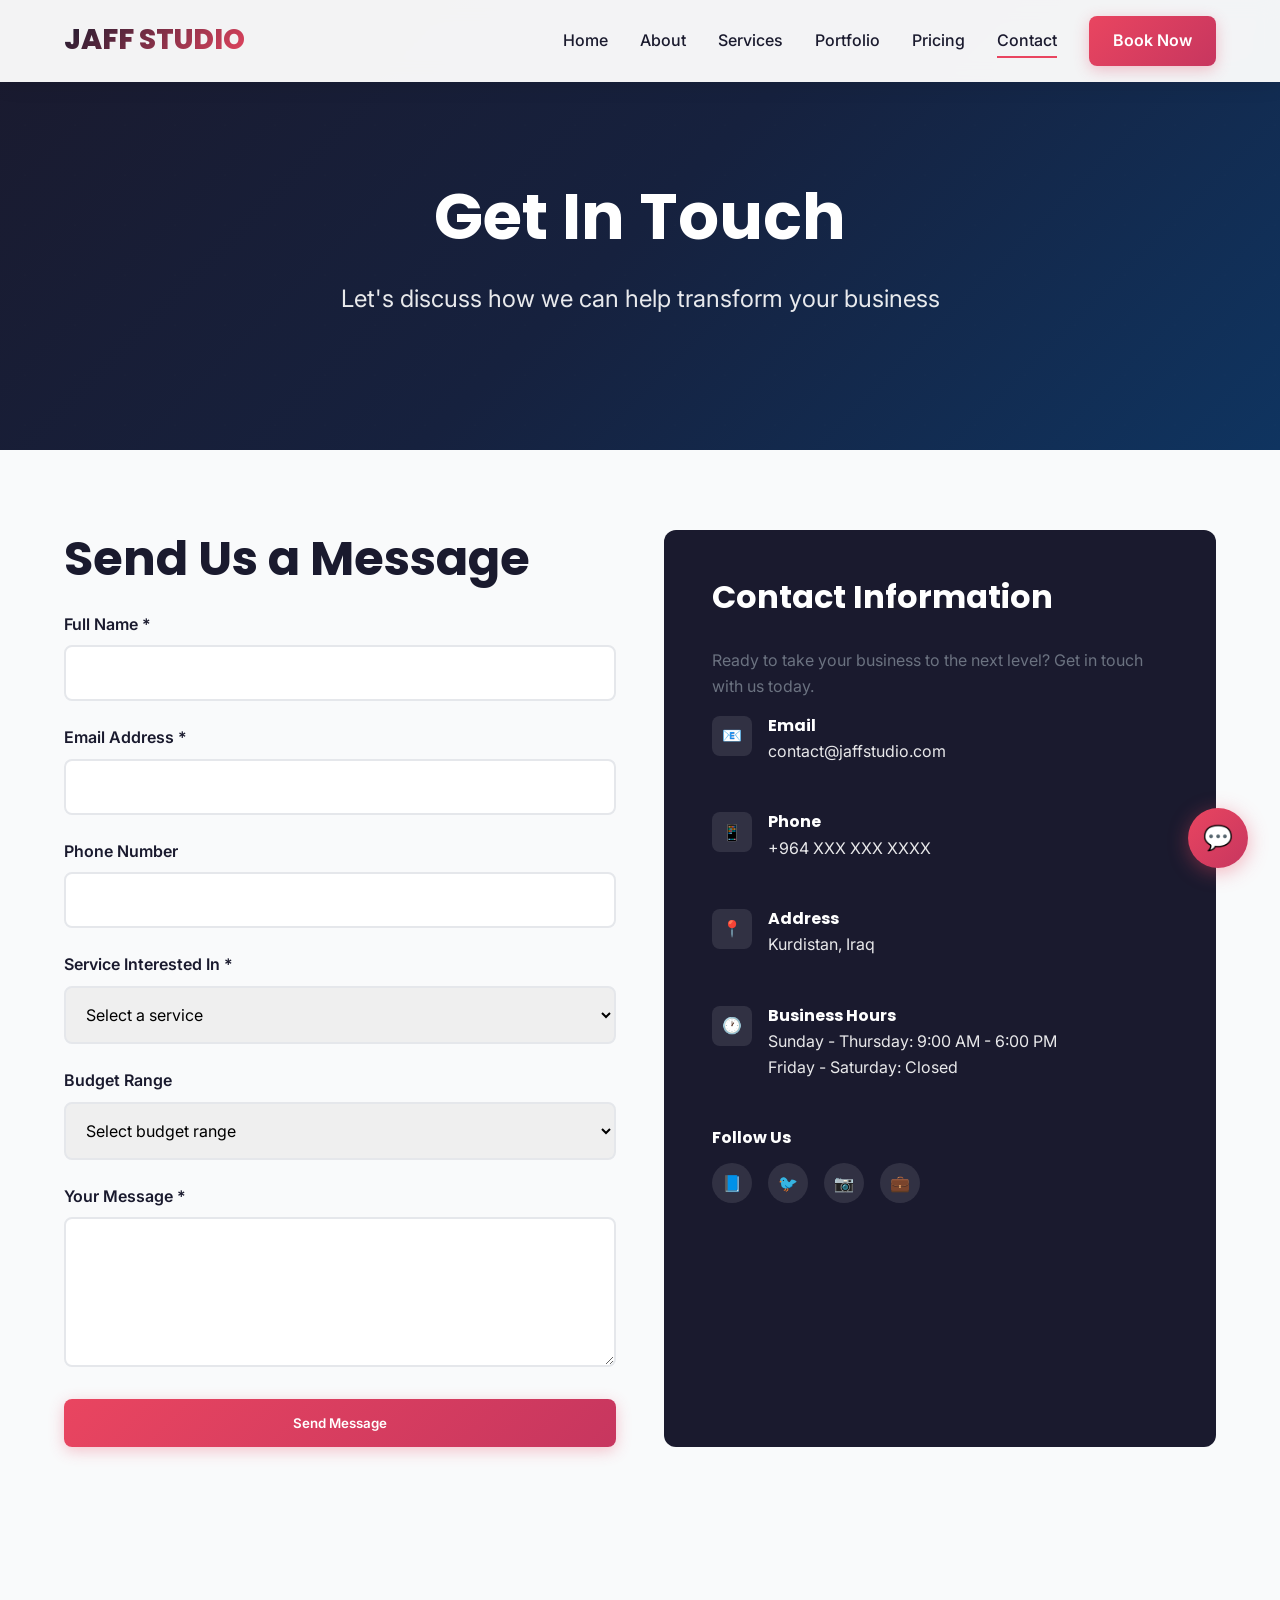
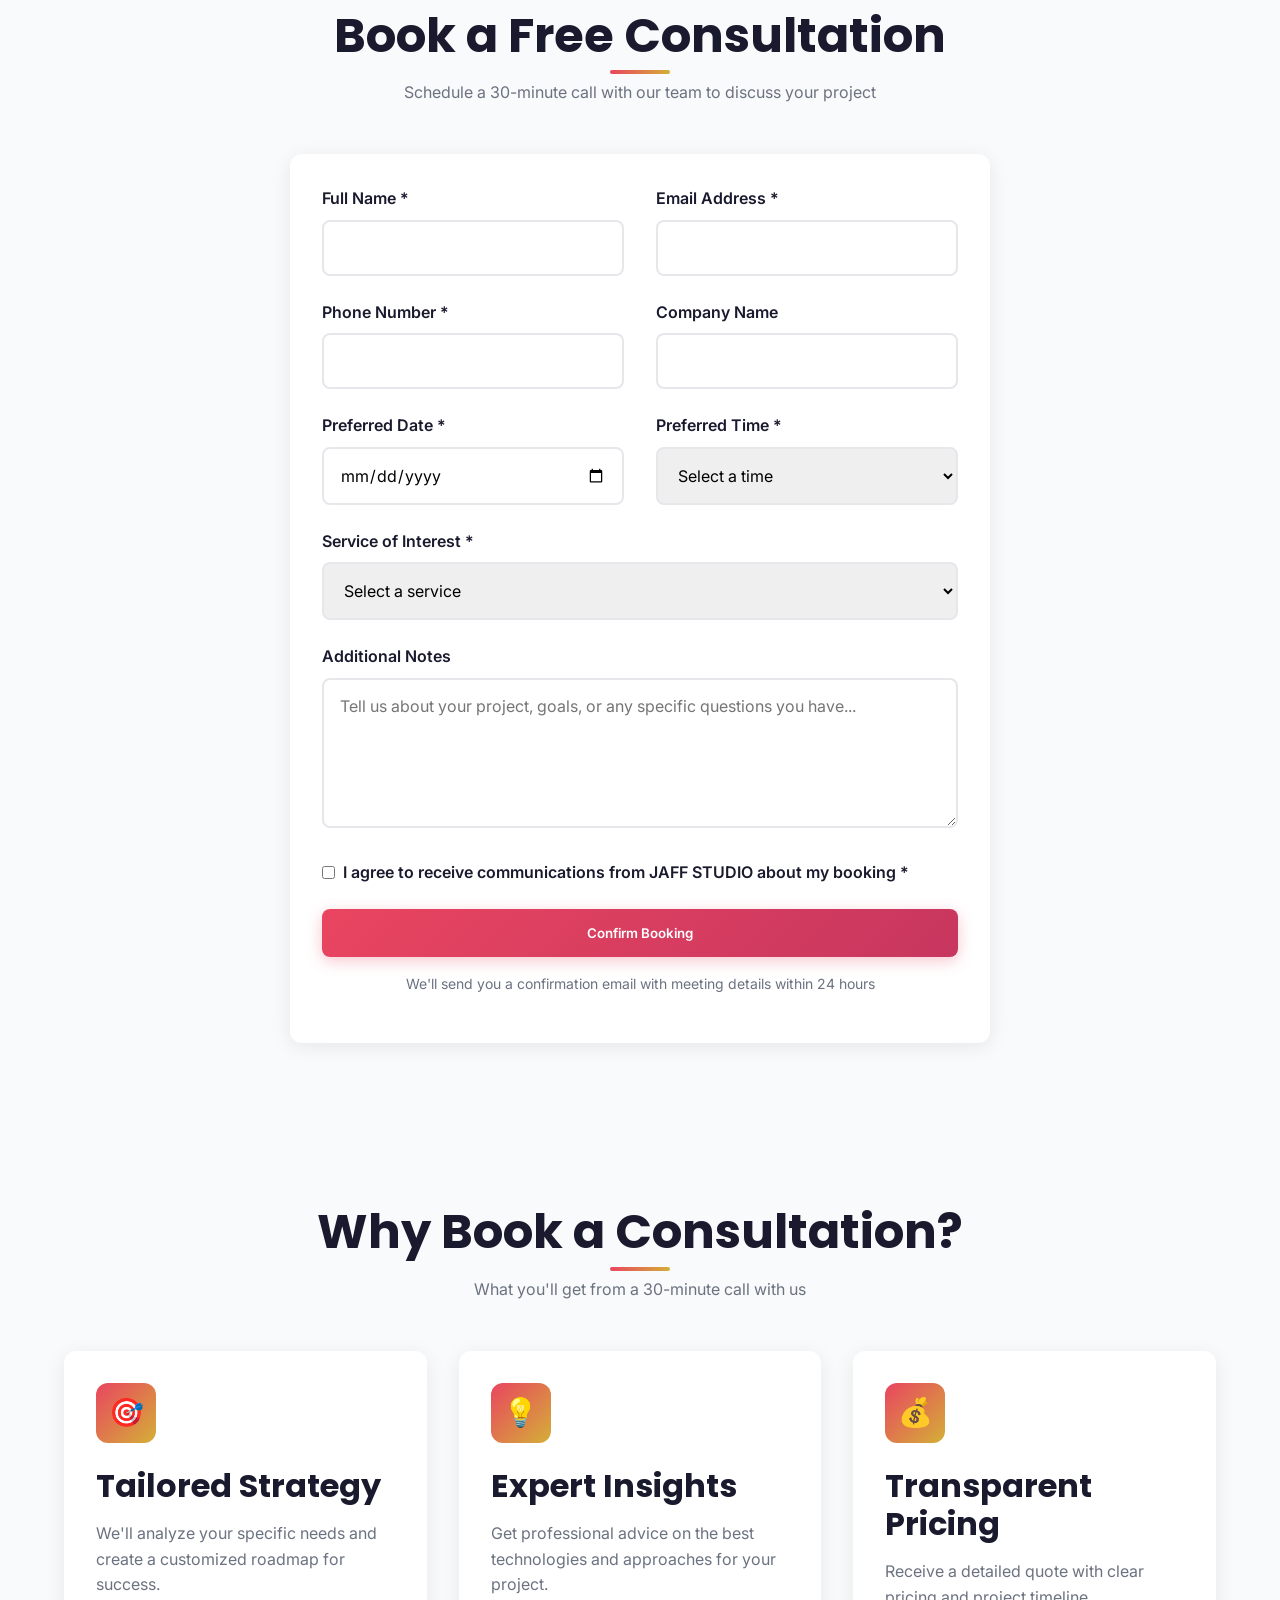
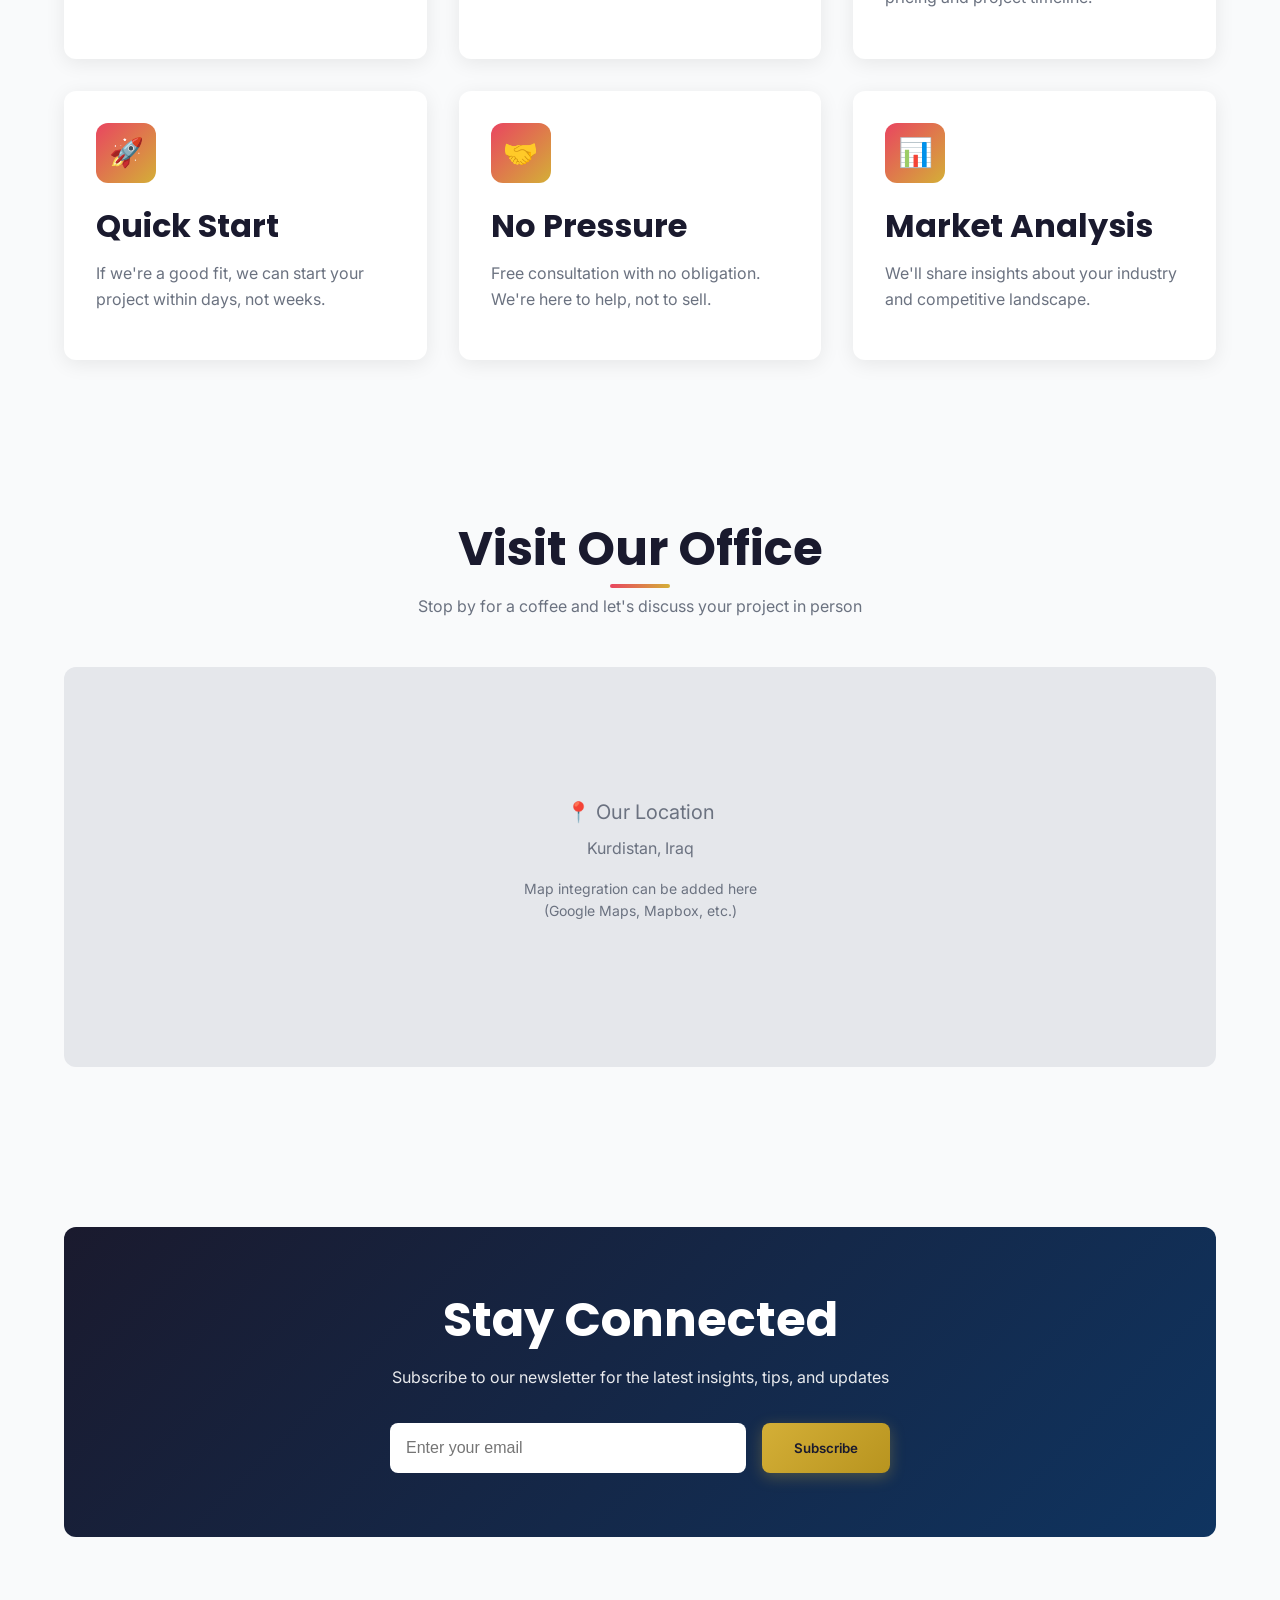
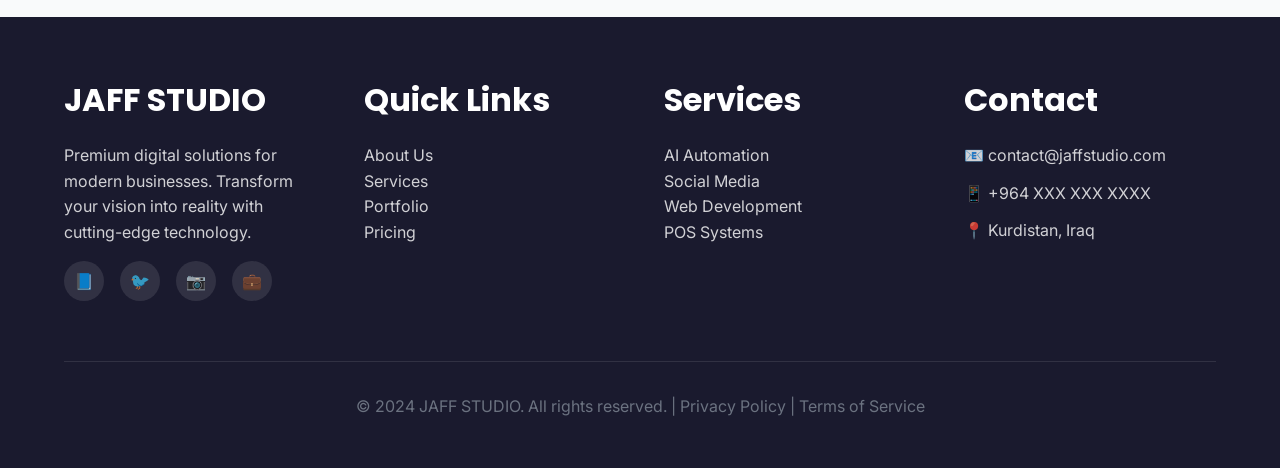
==== contact.html @ de4b2533 "Create modern premium agency website for JAFF STUDIO - Add responsive home page with hero section, s" ====
<!DOCTYPE html>
<html lang="en">
<head>
  <meta charset="UTF-8">
  <meta name="viewport" content="width=device-width, initial-scale=1.0">
  <meta name="description" content="Contact JAFF STUDIO - Schedule a consultation, request a quote, or get in touch with our team. We're here to help transform your business.">
  <meta name="keywords" content="Contact, Schedule Consultation, Get Quote, JAFF STUDIO Contact">

  <title>Contact Us - JAFF STUDIO | Get In Touch Today</title>

  <link rel="icon" type="image/svg+xml" href="data:image/svg+xml,<svg xmlns='http://www.w3.org/2000/svg' viewBox='0 0 100 100'><text y='.9em' font-size='90'>🚀</text></svg>">

  <link rel="preconnect" href="https://fonts.googleapis.com">
  <link rel="preconnect" href="https://fonts.gstatic.com" crossorigin>
  <link href="https://fonts.googleapis.com/css2?family=Inter:wght@400;500;600;700;800&family=Poppins:wght@600;700;800&display=swap" rel="stylesheet">

  <link rel="stylesheet" href="css/main.css">
</head>
<body>

  <!-- Navigation -->
  <nav class="navbar">
    <div class="nav-container">
      <a href="index.html" class="logo">JAFF STUDIO</a>

      <ul class="nav-menu">
        <li><a href="index.html" class="nav-link">Home</a></li>
        <li><a href="about.html" class="nav-link">About</a></li>
        <li><a href="services.html" class="nav-link">Services</a></li>
        <li><a href="portfolio.html" class="nav-link">Portfolio</a></li>
        <li><a href="pricing.html" class="nav-link">Pricing</a></li>
        <li><a href="contact.html" class="nav-link">Contact</a></li>
        <li><a href="contact.html#booking" class="btn btn-primary" style="padding: 0.75rem 1.5rem;">Book Now</a></li>
      </ul>

      <div class="nav-toggle">
        <span></span>
        <span></span>
        <span></span>
      </div>
    </div>
  </nav>

  <!-- Hero Section -->
  <section class="hero" style="min-height: 50vh;">
    <div class="hero-content">
      <h1>Get In Touch</h1>
      <p class="hero-subtitle">
        Let's discuss how we can help transform your business
      </p>
    </div>
  </section>

  <!-- Contact Section -->
  <section class="section">
    <div class="container">
      <div class="contact-grid">

        <!-- Contact Form -->
        <div class="animate-on-scroll">
          <h2 style="margin-bottom: 1.5rem;">Send Us a Message</h2>
          <form id="contact-form">
            <div class="form-group">
              <label for="name">Full Name *</label>
              <input type="text" id="name" name="name" class="form-control" required>
            </div>

            <div class="form-group">
              <label for="email">Email Address *</label>
              <input type="email" id="email" name="email" class="form-control" required>
            </div>

            <div class="form-group">
              <label for="phone">Phone Number</label>
              <input type="tel" id="phone" name="phone" class="form-control">
            </div>

            <div class="form-group">
              <label for="service">Service Interested In *</label>
              <select id="service" name="service" class="form-control" required style="appearance: auto;">
                <option value="">Select a service</option>
                <option value="ai-automation">AI Automation</option>
                <option value="social-media">Social Media Management</option>
                <option value="web-development">Web Development</option>
                <option value="pos-systems">POS Systems</option>
                <option value="package-starter">Starter Package</option>
                <option value="package-professional">Professional Package</option>
                <option value="package-enterprise">Enterprise Package</option>
                <option value="custom">Custom Solution</option>
              </select>
            </div>

            <div class="form-group">
              <label for="budget">Budget Range</label>
              <select id="budget" name="budget" class="form-control" style="appearance: auto;">
                <option value="">Select budget range</option>
                <option value="under-5k">Under $5,000</option>
                <option value="5k-10k">$5,000 - $10,000</option>
                <option value="10k-20k">$10,000 - $20,000</option>
                <option value="20k-plus">$20,000+</option>
              </select>
            </div>

            <div class="form-group">
              <label for="message">Your Message *</label>
              <textarea id="message" name="message" class="form-control" required></textarea>
            </div>

            <button type="submit" class="btn btn-primary" style="width: 100%;">Send Message</button>
          </form>
        </div>

        <!-- Contact Information -->
        <div class="contact-info animate-on-scroll">
          <h3>Contact Information</h3>
          <p>Ready to take your business to the next level? Get in touch with us today.</p>

          <div class="contact-item">
            <div class="contact-icon">📧</div>
            <div>
              <h4 style="color: white; margin-bottom: 0.25rem;">Email</h4>
              <p>contact@jaffstudio.com</p>
            </div>
          </div>

          <div class="contact-item">
            <div class="contact-icon">📱</div>
            <div>
              <h4 style="color: white; margin-bottom: 0.25rem;">Phone</h4>
              <p>+964 XXX XXX XXXX</p>
            </div>
          </div>

          <div class="contact-item">
            <div class="contact-icon">📍</div>
            <div>
              <h4 style="color: white; margin-bottom: 0.25rem;">Address</h4>
              <p>Kurdistan, Iraq</p>
            </div>
          </div>

          <div class="contact-item">
            <div class="contact-icon">🕐</div>
            <div>
              <h4 style="color: white; margin-bottom: 0.25rem;">Business Hours</h4>
              <p>Sunday - Thursday: 9:00 AM - 6:00 PM<br>Friday - Saturday: Closed</p>
            </div>
          </div>

          <div style="margin-top: 2rem;">
            <h4 style="color: white; margin-bottom: 1rem;">Follow Us</h4>
            <div class="social-links">
              <a href="https://facebook.com/jaffstudio" class="social-link" aria-label="Facebook">📘</a>
              <a href="https://twitter.com/jaffstudio" class="social-link" aria-label="Twitter">🐦</a>
              <a href="https://instagram.com/jaffstudio" class="social-link" aria-label="Instagram">📷</a>
              <a href="https://linkedin.com/company/jaffstudio" class="social-link" aria-label="LinkedIn">💼</a>
            </div>
          </div>
        </div>

      </div>
    </div>
  </section>

  <!-- Booking Section -->
  <section id="booking" class="section" style="background: var(--bg-light);">
    <div class="container">
      <div class="section-title animate-on-scroll">
        <h2>Book a Free Consultation</h2>
        <p>Schedule a 30-minute call with our team to discuss your project</p>
      </div>

      <div style="max-width: 700px; margin: 0 auto;">
        <div class="card animate-on-scroll">
          <form id="booking-form">
            <div class="grid grid-2">
              <div class="form-group">
                <label for="booking-name">Full Name *</label>
                <input type="text" id="booking-name" name="name" class="form-control" required>
              </div>

              <div class="form-group">
                <label for="booking-email">Email Address *</label>
                <input type="email" id="booking-email" name="email" class="form-control" required>
              </div>
            </div>

            <div class="grid grid-2">
              <div class="form-group">
                <label for="booking-phone">Phone Number *</label>
                <input type="tel" id="booking-phone" name="phone" class="form-control" required>
              </div>

              <div class="form-group">
                <label for="booking-company">Company Name</label>
                <input type="text" id="booking-company" name="company" class="form-control">
              </div>
            </div>

            <div class="grid grid-2">
              <div class="form-group">
                <label for="booking-date">Preferred Date *</label>
                <input type="date" id="booking-date" name="date" class="form-control" required min="2024-01-01">
              </div>

              <div class="form-group">
                <label for="booking-time">Preferred Time *</label>
                <select id="booking-time" name="time" class="form-control" required style="appearance: auto;">
                  <option value="">Select a time</option>
                  <option value="09:00">9:00 AM</option>
                  <option value="10:00">10:00 AM</option>
                  <option value="11:00">11:00 AM</option>
                  <option value="12:00">12:00 PM</option>
                  <option value="13:00">1:00 PM</option>
                  <option value="14:00">2:00 PM</option>
                  <option value="15:00">3:00 PM</option>
                  <option value="16:00">4:00 PM</option>
                  <option value="17:00">5:00 PM</option>
                </select>
              </div>
            </div>

            <div class="form-group">
              <label for="booking-service">Service of Interest *</label>
              <select id="booking-service" name="service" class="form-control" required style="appearance: auto;">
                <option value="">Select a service</option>
                <option value="ai-automation">AI Automation</option>
                <option value="social-media">Social Media Management</option>
                <option value="web-development">Web Development</option>
                <option value="pos-systems">POS Systems</option>
                <option value="package-starter">Starter Package ($3,997)</option>
                <option value="package-professional">Professional Package ($7,997)</option>
                <option value="package-enterprise">Enterprise Package ($14,997)</option>
                <option value="consultation">General Consultation</option>
              </select>
            </div>

            <div class="form-group">
              <label for="booking-notes">Additional Notes</label>
              <textarea id="booking-notes" name="notes" class="form-control" rows="4" placeholder="Tell us about your project, goals, or any specific questions you have..."></textarea>
            </div>

            <div class="form-group">
              <label style="display: flex; align-items: center; gap: 0.5rem; cursor: pointer;">
                <input type="checkbox" required style="width: auto;">
                <span>I agree to receive communications from JAFF STUDIO about my booking *</span>
              </label>
            </div>

            <button type="submit" class="btn btn-primary" style="width: 100%;">Confirm Booking</button>

            <p style="text-align: center; margin-top: 1rem; color: var(--text-gray); font-size: 0.875rem;">
              We'll send you a confirmation email with meeting details within 24 hours
            </p>
          </form>
        </div>
      </div>
    </div>
  </section>

  <!-- Why Book Section -->
  <section class="section">
    <div class="container">
      <div class="section-title animate-on-scroll">
        <h2>Why Book a Consultation?</h2>
        <p>What you'll get from a 30-minute call with us</p>
      </div>

      <div class="grid grid-3">
        <div class="card animate-on-scroll">
          <div class="card-icon">🎯</div>
          <h3>Tailored Strategy</h3>
          <p>We'll analyze your specific needs and create a customized roadmap for success.</p>
        </div>

        <div class="card animate-on-scroll">
          <div class="card-icon">💡</div>
          <h3>Expert Insights</h3>
          <p>Get professional advice on the best technologies and approaches for your project.</p>
        </div>

        <div class="card animate-on-scroll">
          <div class="card-icon">💰</div>
          <h3>Transparent Pricing</h3>
          <p>Receive a detailed quote with clear pricing and project timeline.</p>
        </div>

        <div class="card animate-on-scroll">
          <div class="card-icon">🚀</div>
          <h3>Quick Start</h3>
          <p>If we're a good fit, we can start your project within days, not weeks.</p>
        </div>

        <div class="card animate-on-scroll">
          <div class="card-icon">🤝</div>
          <h3>No Pressure</h3>
          <p>Free consultation with no obligation. We're here to help, not to sell.</p>
        </div>

        <div class="card animate-on-scroll">
          <div class="card-icon">📊</div>
          <h3>Market Analysis</h3>
          <p>We'll share insights about your industry and competitive landscape.</p>
        </div>
      </div>
    </div>
  </section>

  <!-- Map Section (Optional - Can be replaced with actual map embed) -->
  <section class="section" style="background: var(--bg-light);">
    <div class="container">
      <div class="section-title animate-on-scroll">
        <h2>Visit Our Office</h2>
        <p>Stop by for a coffee and let's discuss your project in person</p>
      </div>

      <div class="animate-on-scroll" style="background: #e5e7eb; border-radius: 12px; height: 400px; display: flex; align-items: center; justify-content: center; color: var(--text-gray);">
        <div style="text-align: center;">
          <p style="font-size: 1.25rem; margin-bottom: 0.5rem;">📍 Our Location</p>
          <p>Kurdistan, Iraq</p>
          <p style="margin-top: 1rem; font-size: 0.875rem;">Map integration can be added here<br>(Google Maps, Mapbox, etc.)</p>
        </div>
      </div>
    </div>
  </section>

  <!-- Newsletter -->
  <section class="section">
    <div class="container">
      <div class="newsletter animate-on-scroll">
        <h2>Stay Connected</h2>
        <p>Subscribe to our newsletter for the latest insights, tips, and updates</p>
        <form class="newsletter-form">
          <input type="email" placeholder="Enter your email" required>
          <button type="submit" class="btn btn-gold">Subscribe</button>
        </form>
      </div>
    </div>
  </section>

  <!-- Footer -->
  <footer class="footer">
    <div class="container">
      <div class="footer-content">
        <div class="footer-section">
          <h3>JAFF STUDIO</h3>
          <p>Premium digital solutions for modern businesses. Transform your vision into reality with cutting-edge technology.</p>
          <div class="social-links">
            <a href="https://facebook.com/jaffstudio" class="social-link" aria-label="Facebook">📘</a>
            <a href="https://twitter.com/jaffstudio" class="social-link" aria-label="Twitter">🐦</a>
            <a href="https://instagram.com/jaffstudio" class="social-link" aria-label="Instagram">📷</a>
            <a href="https://linkedin.com/company/jaffstudio" class="social-link" aria-label="LinkedIn">💼</a>
          </div>
        </div>

        <div class="footer-section">
          <h3>Quick Links</h3>
          <div>
            <a href="about.html">About Us</a><br>
            <a href="services.html">Services</a><br>
            <a href="portfolio.html">Portfolio</a><br>
            <a href="pricing.html">Pricing</a>
          </div>
        </div>

        <div class="footer-section">
          <h3>Services</h3>
          <div>
            <a href="services.html#ai-automation">AI Automation</a><br>
            <a href="services.html#social-media">Social Media</a><br>
            <a href="services.html#web-development">Web Development</a><br>
            <a href="services.html#pos-systems">POS Systems</a>
          </div>
        </div>

        <div class="footer-section">
          <h3>Contact</h3>
          <p>📧 contact@jaffstudio.com</p>
          <p>📱 +964 XXX XXX XXXX</p>
          <p>📍 Kurdistan, Iraq</p>
        </div>
      </div>

      <div class="footer-bottom">
        <p>&copy; 2024 JAFF STUDIO. All rights reserved. | <a href="#privacy">Privacy Policy</a> | <a href="#terms">Terms of Service</a></p>
      </div>
    </div>
  </footer>

  <!-- Chatbot -->
  <div class="chatbot-toggle">💬</div>
  <div class="chatbot-window">
    <div class="chatbot-header">
      <h4>JAFF STUDIO Support</h4>
      <button class="chatbot-close" style="background: none; border: none; color: white; font-size: 1.5rem; cursor: pointer;">×</button>
    </div>
    <div class="chatbot-messages"></div>
    <div class="chatbot-input">
      <input type="text" placeholder="Type your message...">
      <button>Send</button>
    </div>
  </div>

  <script src="js/main.js"></script>
  <script>
    // Set minimum date for booking to today
    document.addEventListener('DOMContentLoaded', function() {
      const dateInput = document.getElementById('booking-date');
      if (dateInput) {
        const today = new Date().toISOString().split('T')[0];
        dateInput.setAttribute('min', today);
      }
    });
  </script>
</body>
</html>
---- css/main.css ----
/* ===== CSS Variables ===== */
:root {
  /* Colors */
  --primary-color: #1a1a2e;
  --secondary-color: #16213e;
  --accent-color: #0f3460;
  --highlight-color: #e94560;
  --gold-accent: #d4af37;
  --text-light: #ffffff;
  --text-dark: #1a1a2e;
  --text-gray: #6b7280;
  --bg-light: #f9fafb;
  --bg-dark: #111827;

  /* Typography */
  --font-primary: 'Inter', -apple-system, BlinkMacSystemFont, 'Segoe UI', Roboto, sans-serif;
  --font-display: 'Poppins', 'Inter', sans-serif;

  /* Spacing */
  --section-padding: 5rem 0;
  --container-max: 1200px;

  /* Transitions */
  --transition-smooth: all 0.3s cubic-bezier(0.4, 0, 0.2, 1);
  --transition-bounce: all 0.4s cubic-bezier(0.68, -0.55, 0.265, 1.55);
}

/* ===== Reset & Base Styles ===== */
* {
  margin: 0;
  padding: 0;
  box-sizing: border-box;
}

html {
  scroll-behavior: smooth;
  font-size: 16px;
}

body {
  font-family: var(--font-primary);
  line-height: 1.6;
  color: var(--text-dark);
  background-color: var(--bg-light);
  overflow-x: hidden;
}

img {
  max-width: 100%;
  height: auto;
  display: block;
}

a {
  text-decoration: none;
  color: inherit;
  transition: var(--transition-smooth);
}

ul {
  list-style: none;
}

button {
  border: none;
  background: none;
  cursor: pointer;
  font-family: inherit;
}

/* ===== Typography ===== */
h1, h2, h3, h4, h5, h6 {
  font-family: var(--font-display);
  font-weight: 700;
  line-height: 1.2;
  margin-bottom: 1rem;
}

h1 {
  font-size: clamp(2.5rem, 5vw, 4rem);
}

h2 {
  font-size: clamp(2rem, 4vw, 3rem);
}

h3 {
  font-size: clamp(1.5rem, 3vw, 2rem);
}

p {
  margin-bottom: 1rem;
  color: var(--text-gray);
}

/* ===== Container & Layout ===== */
.container {
  max-width: var(--container-max);
  margin: 0 auto;
  padding: 0 1.5rem;
}

.section {
  padding: var(--section-padding);
}

.section-title {
  text-align: center;
  margin-bottom: 3rem;
  position: relative;
}

.section-title h2 {
  color: var(--primary-color);
  position: relative;
  display: inline-block;
}

.section-title h2::after {
  content: '';
  position: absolute;
  bottom: -10px;
  left: 50%;
  transform: translateX(-50%);
  width: 60px;
  height: 4px;
  background: linear-gradient(90deg, var(--highlight-color), var(--gold-accent));
  border-radius: 2px;
}

/* ===== Navigation ===== */
.navbar {
  position: fixed;
  top: 0;
  left: 0;
  right: 0;
  background: rgba(255, 255, 255, 0.95);
  backdrop-filter: blur(10px);
  box-shadow: 0 2px 20px rgba(0, 0, 0, 0.1);
  z-index: 1000;
  transition: var(--transition-smooth);
}

.navbar.scrolled {
  background: rgba(255, 255, 255, 0.98);
  box-shadow: 0 2px 30px rgba(0, 0, 0, 0.15);
}

.nav-container {
  display: flex;
  justify-content: space-between;
  align-items: center;
  padding: 1rem 1.5rem;
  max-width: var(--container-max);
  margin: 0 auto;
}

.logo {
  font-size: 1.75rem;
  font-weight: 800;
  font-family: var(--font-display);
  background: linear-gradient(135deg, var(--primary-color), var(--highlight-color));
  -webkit-background-clip: text;
  -webkit-text-fill-color: transparent;
  background-clip: text;
}

.nav-menu {
  display: flex;
  gap: 2rem;
  align-items: center;
}

.nav-link {
  font-weight: 500;
  position: relative;
  padding: 0.5rem 0;
}

.nav-link::after {
  content: '';
  position: absolute;
  bottom: 0;
  left: 0;
  width: 0;
  height: 2px;
  background: var(--highlight-color);
  transition: width 0.3s ease;
}

.nav-link:hover::after,
.nav-link.active::after {
  width: 100%;
}

.nav-toggle {
  display: none;
  flex-direction: column;
  gap: 4px;
  cursor: pointer;
}

.nav-toggle span {
  width: 25px;
  height: 3px;
  background: var(--primary-color);
  transition: var(--transition-smooth);
  border-radius: 2px;
}

/* ===== Buttons ===== */
.btn {
  display: inline-block;
  padding: 1rem 2rem;
  font-weight: 600;
  border-radius: 8px;
  transition: var(--transition-smooth);
  cursor: pointer;
  text-align: center;
}

.btn-primary {
  background: linear-gradient(135deg, var(--highlight-color), #c7365f);
  color: var(--text-light);
  box-shadow: 0 4px 15px rgba(233, 69, 96, 0.3);
}

.btn-primary:hover {
  transform: translateY(-2px);
  box-shadow: 0 6px 20px rgba(233, 69, 96, 0.4);
}

.btn-secondary {
  background: transparent;
  color: var(--primary-color);
  border: 2px solid var(--primary-color);
}

.btn-secondary:hover {
  background: var(--primary-color);
  color: var(--text-light);
  transform: translateY(-2px);
}

.btn-gold {
  background: linear-gradient(135deg, var(--gold-accent), #b8941f);
  color: var(--text-dark);
  box-shadow: 0 4px 15px rgba(212, 175, 55, 0.3);
}

.btn-gold:hover {
  transform: translateY(-2px);
  box-shadow: 0 6px 20px rgba(212, 175, 55, 0.4);
}

/* ===== Hero Section ===== */
.hero {
  min-height: 100vh;
  display: flex;
  align-items: center;
  justify-content: center;
  background: linear-gradient(135deg, var(--primary-color) 0%, var(--secondary-color) 50%, var(--accent-color) 100%);
  position: relative;
  overflow: hidden;
  padding-top: 80px;
}

.hero::before {
  content: '';
  position: absolute;
  top: 0;
  left: 0;
  right: 0;
  bottom: 0;
  background: url('data:image/svg+xml,<svg width="100" height="100" xmlns="http://www.w3.org/2000/svg"><circle cx="50" cy="50" r="1" fill="rgba(255,255,255,0.1)"/></svg>');
  background-size: 50px 50px;
  opacity: 0.3;
}

.hero-content {
  position: relative;
  z-index: 1;
  text-align: center;
  color: var(--text-light);
  max-width: 900px;
  padding: 2rem;
}

.hero h1 {
  color: var(--text-light);
  margin-bottom: 1.5rem;
  animation: fadeInUp 0.8s ease;
}

.hero-subtitle {
  font-size: clamp(1.25rem, 2vw, 1.5rem);
  color: rgba(255, 255, 255, 0.9);
  margin-bottom: 2rem;
  animation: fadeInUp 1s ease;
}

.hero-buttons {
  display: flex;
  gap: 1rem;
  justify-content: center;
  flex-wrap: wrap;
  animation: fadeInUp 1.2s ease;
}

/* ===== Cards ===== */
.card {
  background: white;
  border-radius: 12px;
  padding: 2rem;
  box-shadow: 0 4px 20px rgba(0, 0, 0, 0.08);
  transition: var(--transition-smooth);
  height: 100%;
}

.card:hover {
  transform: translateY(-8px);
  box-shadow: 0 8px 30px rgba(0, 0, 0, 0.15);
}

.card-icon {
  width: 60px;
  height: 60px;
  background: linear-gradient(135deg, var(--highlight-color), var(--gold-accent));
  border-radius: 12px;
  display: flex;
  align-items: center;
  justify-content: center;
  margin-bottom: 1.5rem;
  font-size: 1.75rem;
}

.card h3 {
  color: var(--primary-color);
  margin-bottom: 1rem;
}

/* ===== Grid Layouts ===== */
.grid {
  display: grid;
  gap: 2rem;
}

.grid-2 {
  grid-template-columns: repeat(auto-fit, minmax(300px, 1fr));
}

.grid-3 {
  grid-template-columns: repeat(auto-fit, minmax(280px, 1fr));
}

.grid-4 {
  grid-template-columns: repeat(auto-fit, minmax(250px, 1fr));
}

/* ===== Services ===== */
.service-card {
  position: relative;
  overflow: hidden;
}

.service-card::before {
  content: '';
  position: absolute;
  top: 0;
  left: 0;
  width: 100%;
  height: 4px;
  background: linear-gradient(90deg, var(--highlight-color), var(--gold-accent));
  transform: scaleX(0);
  transition: transform 0.3s ease;
}

.service-card:hover::before {
  transform: scaleX(1);
}

/* ===== Pricing ===== */
.pricing-card {
  border: 2px solid #e5e7eb;
  position: relative;
}

.pricing-card.featured {
  border-color: var(--highlight-color);
  transform: scale(1.05);
}

.pricing-badge {
  position: absolute;
  top: -12px;
  right: 20px;
  background: var(--highlight-color);
  color: white;
  padding: 0.5rem 1rem;
  border-radius: 20px;
  font-size: 0.875rem;
  font-weight: 600;
}

.price {
  font-size: 3rem;
  font-weight: 800;
  color: var(--primary-color);
  margin: 1rem 0;
}

.price-features {
  list-style: none;
  margin: 2rem 0;
}

.price-features li {
  padding: 0.75rem 0;
  border-bottom: 1px solid #e5e7eb;
  display: flex;
  align-items: center;
  gap: 0.5rem;
}

.price-features li::before {
  content: '✓';
  color: var(--highlight-color);
  font-weight: bold;
  font-size: 1.25rem;
}

/* ===== Portfolio Gallery ===== */
.portfolio-filters {
  display: flex;
  justify-content: center;
  gap: 1rem;
  margin-bottom: 3rem;
  flex-wrap: wrap;
}

.filter-btn {
  padding: 0.75rem 1.5rem;
  border-radius: 25px;
  background: white;
  border: 2px solid #e5e7eb;
  font-weight: 600;
  transition: var(--transition-smooth);
}

.filter-btn:hover,
.filter-btn.active {
  background: var(--highlight-color);
  color: white;
  border-color: var(--highlight-color);
}

.portfolio-item {
  position: relative;
  border-radius: 12px;
  overflow: hidden;
  cursor: pointer;
  aspect-ratio: 4/3;
  background: #e5e7eb;
}

.portfolio-item img {
  width: 100%;
  height: 100%;
  object-fit: cover;
  transition: var(--transition-smooth);
}

.portfolio-overlay {
  position: absolute;
  inset: 0;
  background: linear-gradient(135deg, rgba(26, 26, 46, 0.9), rgba(233, 69, 96, 0.9));
  display: flex;
  flex-direction: column;
  align-items: center;
  justify-content: center;
  opacity: 0;
  transition: var(--transition-smooth);
  padding: 2rem;
  text-align: center;
}

.portfolio-item:hover .portfolio-overlay {
  opacity: 1;
}

.portfolio-item:hover img {
  transform: scale(1.1);
}

.portfolio-overlay h3 {
  color: white;
  margin-bottom: 0.5rem;
}

.portfolio-overlay p {
  color: rgba(255, 255, 255, 0.9);
}

/* ===== Testimonials ===== */
.testimonial-card {
  text-align: center;
  padding: 2.5rem 2rem;
  position: relative;
}

.testimonial-quote {
  font-size: 3rem;
  color: var(--highlight-color);
  opacity: 0.2;
  position: absolute;
  top: 10px;
  left: 20px;
}

.testimonial-text {
  font-style: italic;
  font-size: 1.125rem;
  margin: 2rem 0;
  color: var(--text-gray);
}

.testimonial-author {
  display: flex;
  align-items: center;
  justify-content: center;
  gap: 1rem;
  margin-top: 1.5rem;
}

.testimonial-avatar {
  width: 60px;
  height: 60px;
  border-radius: 50%;
  background: linear-gradient(135deg, var(--highlight-color), var(--gold-accent));
  display: flex;
  align-items: center;
  justify-content: center;
  color: white;
  font-weight: 700;
  font-size: 1.5rem;
}

.author-info h4 {
  color: var(--primary-color);
  margin-bottom: 0.25rem;
}

.author-info p {
  font-size: 0.875rem;
  margin: 0;
}

/* ===== Contact Form ===== */
.contact-grid {
  display: grid;
  grid-template-columns: 1fr 1fr;
  gap: 3rem;
  align-items: start;
}

.form-group {
  margin-bottom: 1.5rem;
}

.form-group label {
  display: block;
  margin-bottom: 0.5rem;
  font-weight: 600;
  color: var(--primary-color);
}

.form-control {
  width: 100%;
  padding: 1rem;
  border: 2px solid #e5e7eb;
  border-radius: 8px;
  font-family: inherit;
  font-size: 1rem;
  transition: var(--transition-smooth);
}

.form-control:focus {
  outline: none;
  border-color: var(--highlight-color);
  box-shadow: 0 0 0 3px rgba(233, 69, 96, 0.1);
}

textarea.form-control {
  resize: vertical;
  min-height: 150px;
}

.contact-info {
  background: var(--primary-color);
  color: white;
  padding: 3rem;
  border-radius: 12px;
  height: 100%;
}

.contact-info h3 {
  color: white;
  margin-bottom: 2rem;
}

.contact-item {
  display: flex;
  align-items: start;
  gap: 1rem;
  margin-bottom: 2rem;
}

.contact-icon {
  width: 40px;
  height: 40px;
  background: rgba(255, 255, 255, 0.1);
  border-radius: 8px;
  display: flex;
  align-items: center;
  justify-content: center;
  flex-shrink: 0;
}

.contact-item p {
  color: rgba(255, 255, 255, 0.9);
}

/* ===== FAQ ===== */
.faq-item {
  background: white;
  border-radius: 8px;
  margin-bottom: 1rem;
  overflow: hidden;
  box-shadow: 0 2px 10px rgba(0, 0, 0, 0.05);
}

.faq-question {
  width: 100%;
  padding: 1.5rem;
  text-align: left;
  font-weight: 600;
  font-size: 1.125rem;
  display: flex;
  justify-content: space-between;
  align-items: center;
  cursor: pointer;
  transition: var(--transition-smooth);
}

.faq-question:hover {
  background: var(--bg-light);
}

.faq-toggle {
  font-size: 1.5rem;
  transition: transform 0.3s ease;
}

.faq-item.active .faq-toggle {
  transform: rotate(45deg);
}

.faq-answer {
  max-height: 0;
  overflow: hidden;
  transition: max-height 0.3s ease;
}

.faq-item.active .faq-answer {
  max-height: 500px;
}

.faq-answer p {
  padding: 0 1.5rem 1.5rem;
}

/* ===== Newsletter ===== */
.newsletter {
  background: linear-gradient(135deg, var(--primary-color), var(--accent-color));
  color: white;
  text-align: center;
  padding: 4rem 2rem;
  border-radius: 12px;
}

.newsletter h2 {
  color: white;
  margin-bottom: 1rem;
}

.newsletter p {
  color: rgba(255, 255, 255, 0.9);
  margin-bottom: 2rem;
}

.newsletter-form {
  display: flex;
  gap: 1rem;
  max-width: 500px;
  margin: 0 auto;
  flex-wrap: wrap;
}

.newsletter-form input {
  flex: 1;
  min-width: 250px;
  padding: 1rem;
  border: none;
  border-radius: 8px;
  font-size: 1rem;
}

/* ===== Footer ===== */
.footer {
  background: var(--primary-color);
  color: white;
  padding: 4rem 0 2rem;
}

.footer-content {
  display: grid;
  grid-template-columns: repeat(auto-fit, minmax(250px, 1fr));
  gap: 3rem;
  margin-bottom: 3rem;
}

.footer-section h3 {
  color: white;
  margin-bottom: 1.5rem;
}

.footer-section p,
.footer-section a {
  color: rgba(255, 255, 255, 0.8);
  margin-bottom: 0.75rem;
}

.footer-section a:hover {
  color: var(--highlight-color);
}

.social-links {
  display: flex;
  gap: 1rem;
  margin-top: 1rem;
}

.social-link {
  width: 40px;
  height: 40px;
  background: rgba(255, 255, 255, 0.1);
  border-radius: 50%;
  display: flex;
  align-items: center;
  justify-content: center;
  transition: var(--transition-smooth);
}

.social-link:hover {
  background: var(--highlight-color);
  transform: translateY(-3px);
}

.footer-bottom {
  border-top: 1px solid rgba(255, 255, 255, 0.1);
  padding-top: 2rem;
  text-align: center;
  color: rgba(255, 255, 255, 0.7);
}

/* ===== Chatbot ===== */
.chatbot-toggle {
  position: fixed;
  bottom: 2rem;
  right: 2rem;
  width: 60px;
  height: 60px;
  background: linear-gradient(135deg, var(--highlight-color), #c7365f);
  border-radius: 50%;
  display: flex;
  align-items: center;
  justify-content: center;
  color: white;
  font-size: 1.5rem;
  box-shadow: 0 4px 20px rgba(233, 69, 96, 0.4);
  cursor: pointer;
  transition: var(--transition-smooth);
  z-index: 999;
}

.chatbot-toggle:hover {
  transform: scale(1.1);
}

.chatbot-window {
  position: fixed;
  bottom: 6rem;
  right: 2rem;
  width: 350px;
  height: 500px;
  background: white;
  border-radius: 12px;
  box-shadow: 0 10px 40px rgba(0, 0, 0, 0.2);
  display: none;
  flex-direction: column;
  z-index: 998;
  overflow: hidden;
}

.chatbot-window.active {
  display: flex;
}

.chatbot-header {
  background: linear-gradient(135deg, var(--primary-color), var(--accent-color));
  color: white;
  padding: 1rem;
  display: flex;
  justify-content: space-between;
  align-items: center;
}

.chatbot-messages {
  flex: 1;
  overflow-y: auto;
  padding: 1rem;
  background: var(--bg-light);
}

.chat-message {
  margin-bottom: 1rem;
  display: flex;
  gap: 0.5rem;
}

.chat-message.bot {
  justify-content: flex-start;
}

.chat-message.user {
  justify-content: flex-end;
}

.message-bubble {
  max-width: 70%;
  padding: 0.75rem 1rem;
  border-radius: 12px;
}

.chat-message.bot .message-bubble {
  background: white;
  color: var(--text-dark);
}

.chat-message.user .message-bubble {
  background: var(--highlight-color);
  color: white;
}

.chatbot-input {
  display: flex;
  padding: 1rem;
  border-top: 1px solid #e5e7eb;
}

.chatbot-input input {
  flex: 1;
  padding: 0.75rem;
  border: 1px solid #e5e7eb;
  border-radius: 8px;
  margin-right: 0.5rem;
}

.chatbot-input button {
  padding: 0.75rem 1.5rem;
  background: var(--highlight-color);
  color: white;
  border-radius: 8px;
  font-weight: 600;
}

/* ===== Animations ===== */
@keyframes fadeInUp {
  from {
    opacity: 0;
    transform: translateY(30px);
  }
  to {
    opacity: 1;
    transform: translateY(0);
  }
}

@keyframes fadeIn {
  from { opacity: 0; }
  to { opacity: 1; }
}

.animate-on-scroll {
  opacity: 0;
  transform: translateY(30px);
  transition: all 0.6s ease;
}

.animate-on-scroll.animated {
  opacity: 1;
  transform: translateY(0);
}

/* ===== Responsive Design ===== */
@media (max-width: 968px) {
  .nav-menu {
    position: fixed;
    top: 70px;
    left: -100%;
    flex-direction: column;
    background: white;
    width: 100%;
    padding: 2rem;
    box-shadow: 0 4px 20px rgba(0, 0, 0, 0.1);
    transition: left 0.3s ease;
    align-items: flex-start;
  }

  .nav-menu.active {
    left: 0;
  }

  .nav-toggle {
    display: flex;
  }

  .nav-toggle.active span:nth-child(1) {
    transform: rotate(45deg) translate(5px, 5px);
  }

  .nav-toggle.active span:nth-child(2) {
    opacity: 0;
  }

  .nav-toggle.active span:nth-child(3) {
    transform: rotate(-45deg) translate(7px, -6px);
  }

  .contact-grid {
    grid-template-columns: 1fr;
  }

  .hero-buttons {
    flex-direction: column;
  }

  .chatbot-window {
    width: calc(100% - 2rem);
    right: 1rem;
    left: 1rem;
  }
}

@media (max-width: 640px) {
  :root {
    --section-padding: 3rem 0;
  }

  .section-title h2 {
    font-size: 1.75rem;
  }

  .grid-2,
  .grid-3,
  .grid-4 {
    grid-template-columns: 1fr;
  }

  .newsletter-form {
    flex-direction: column;
  }

  .newsletter-form input {
    min-width: 100%;
  }
}

/* ===== Utilities ===== */
.text-center {
  text-align: center;
}

.mt-1 { margin-top: 1rem; }
.mt-2 { margin-top: 2rem; }
.mt-3 { margin-top: 3rem; }
.mb-1 { margin-bottom: 1rem; }
.mb-2 { margin-bottom: 2rem; }
.mb-3 { margin-bottom: 3rem; }

.hidden {
  display: none;
}

.flex {
  display: flex;
}

.items-center {
  align-items: center;
}

.justify-center {
  justify-content: center;
}

.gap-1 { gap: 1rem; }
.gap-2 { gap: 2rem; }

.shadow-lg {
  box-shadow: 0 10px 40px rgba(0, 0, 0, 0.1);
}
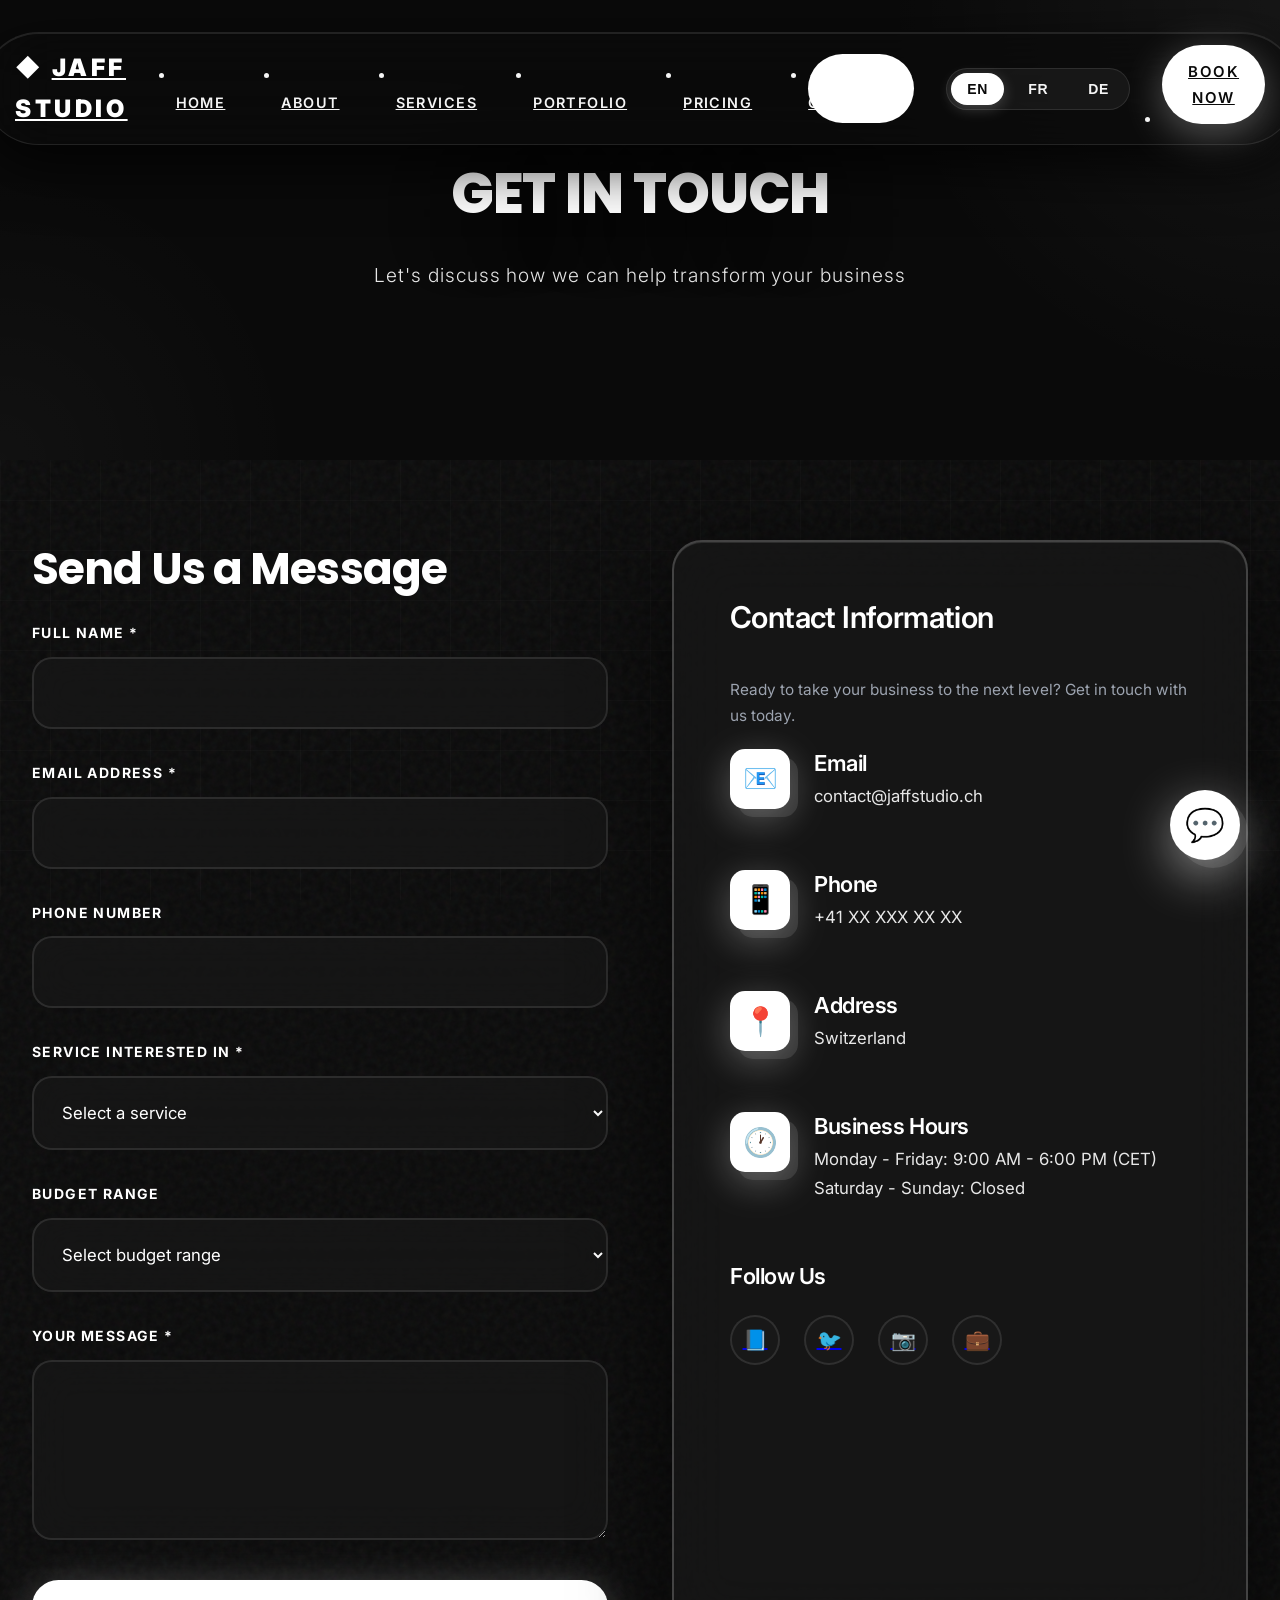
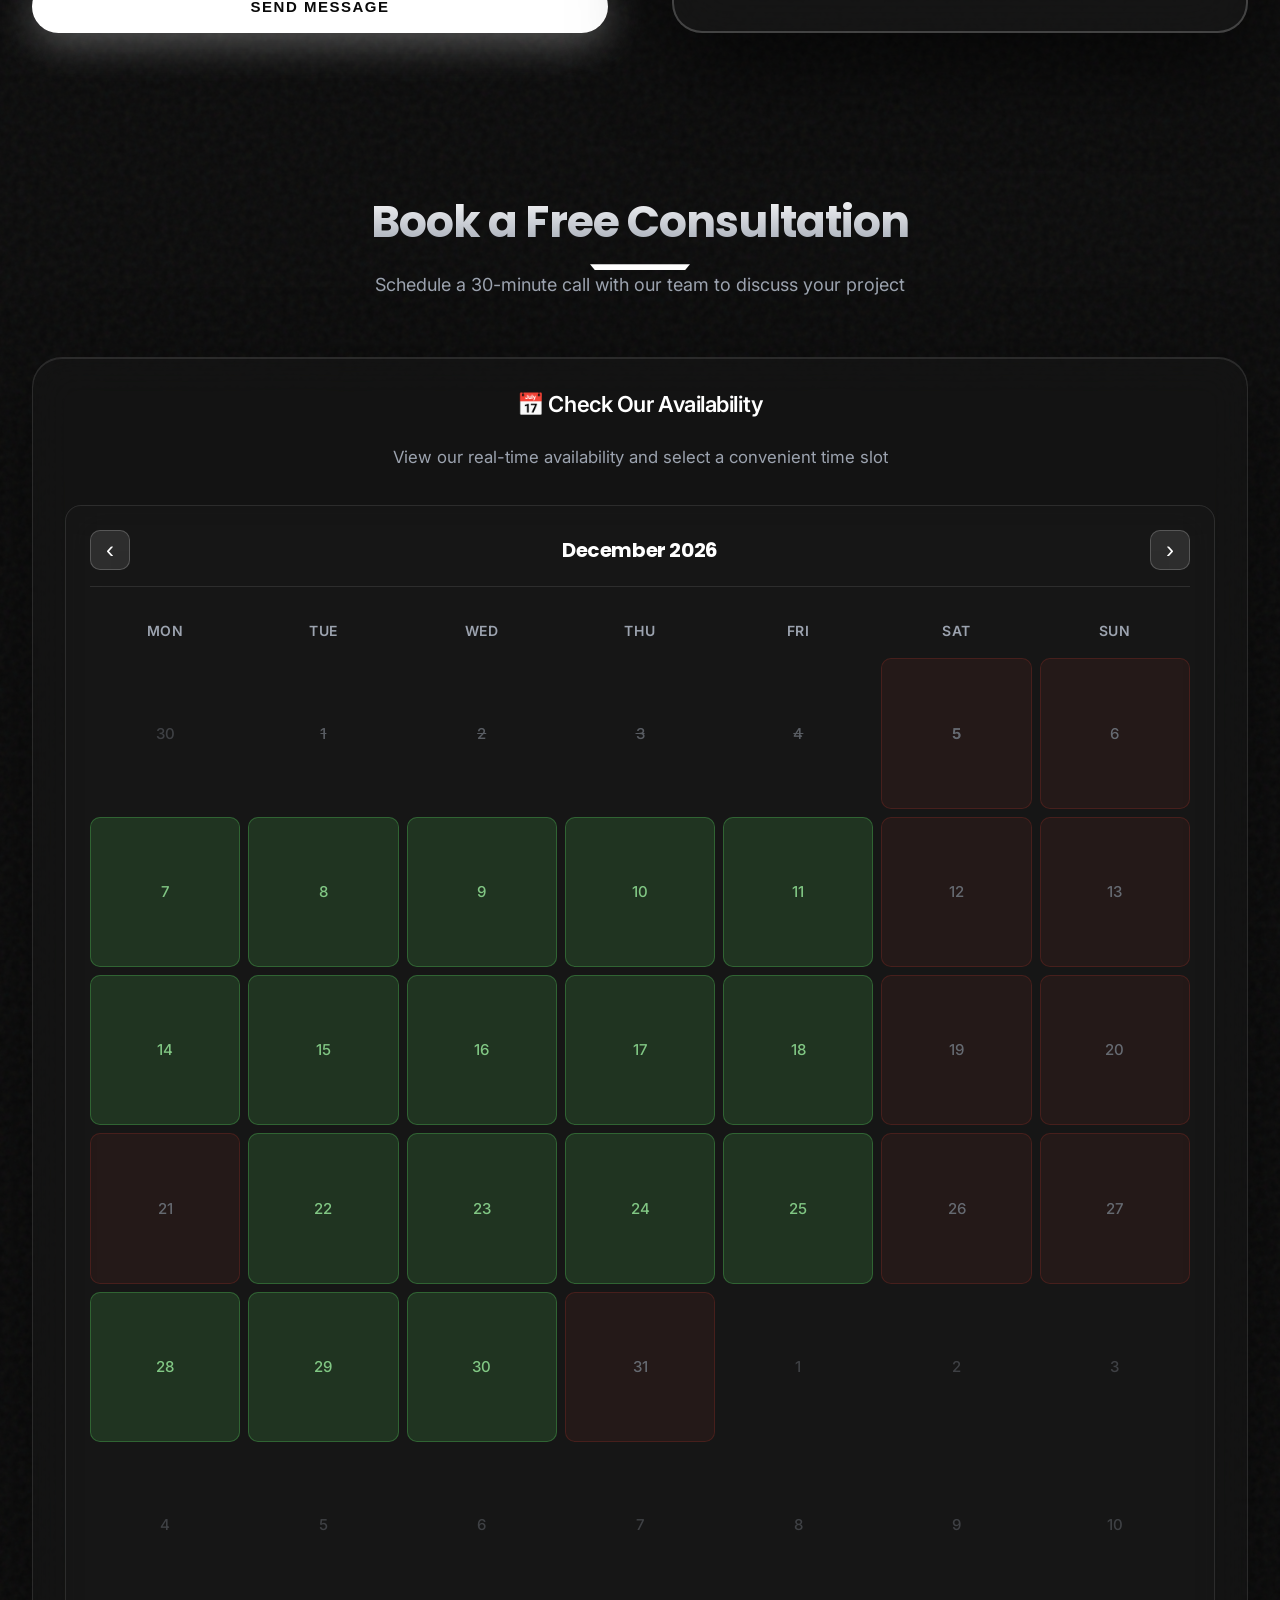
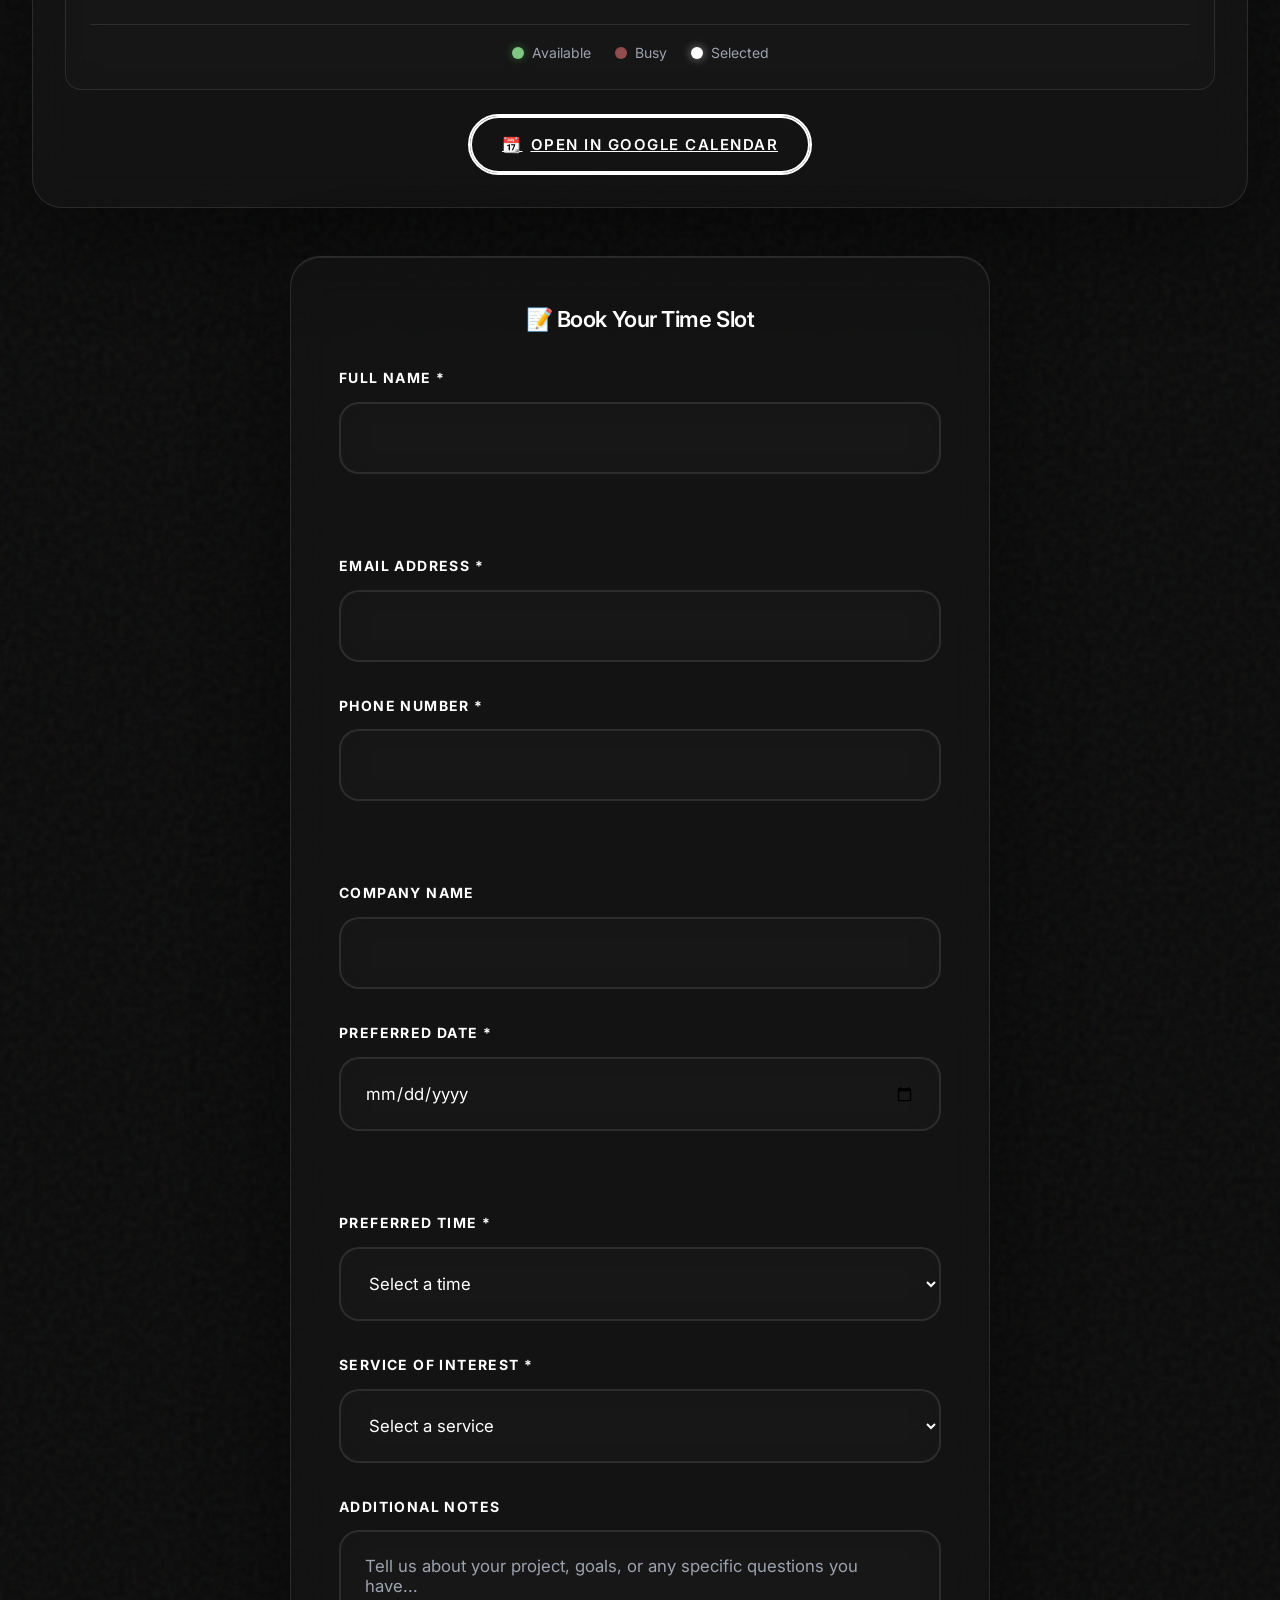
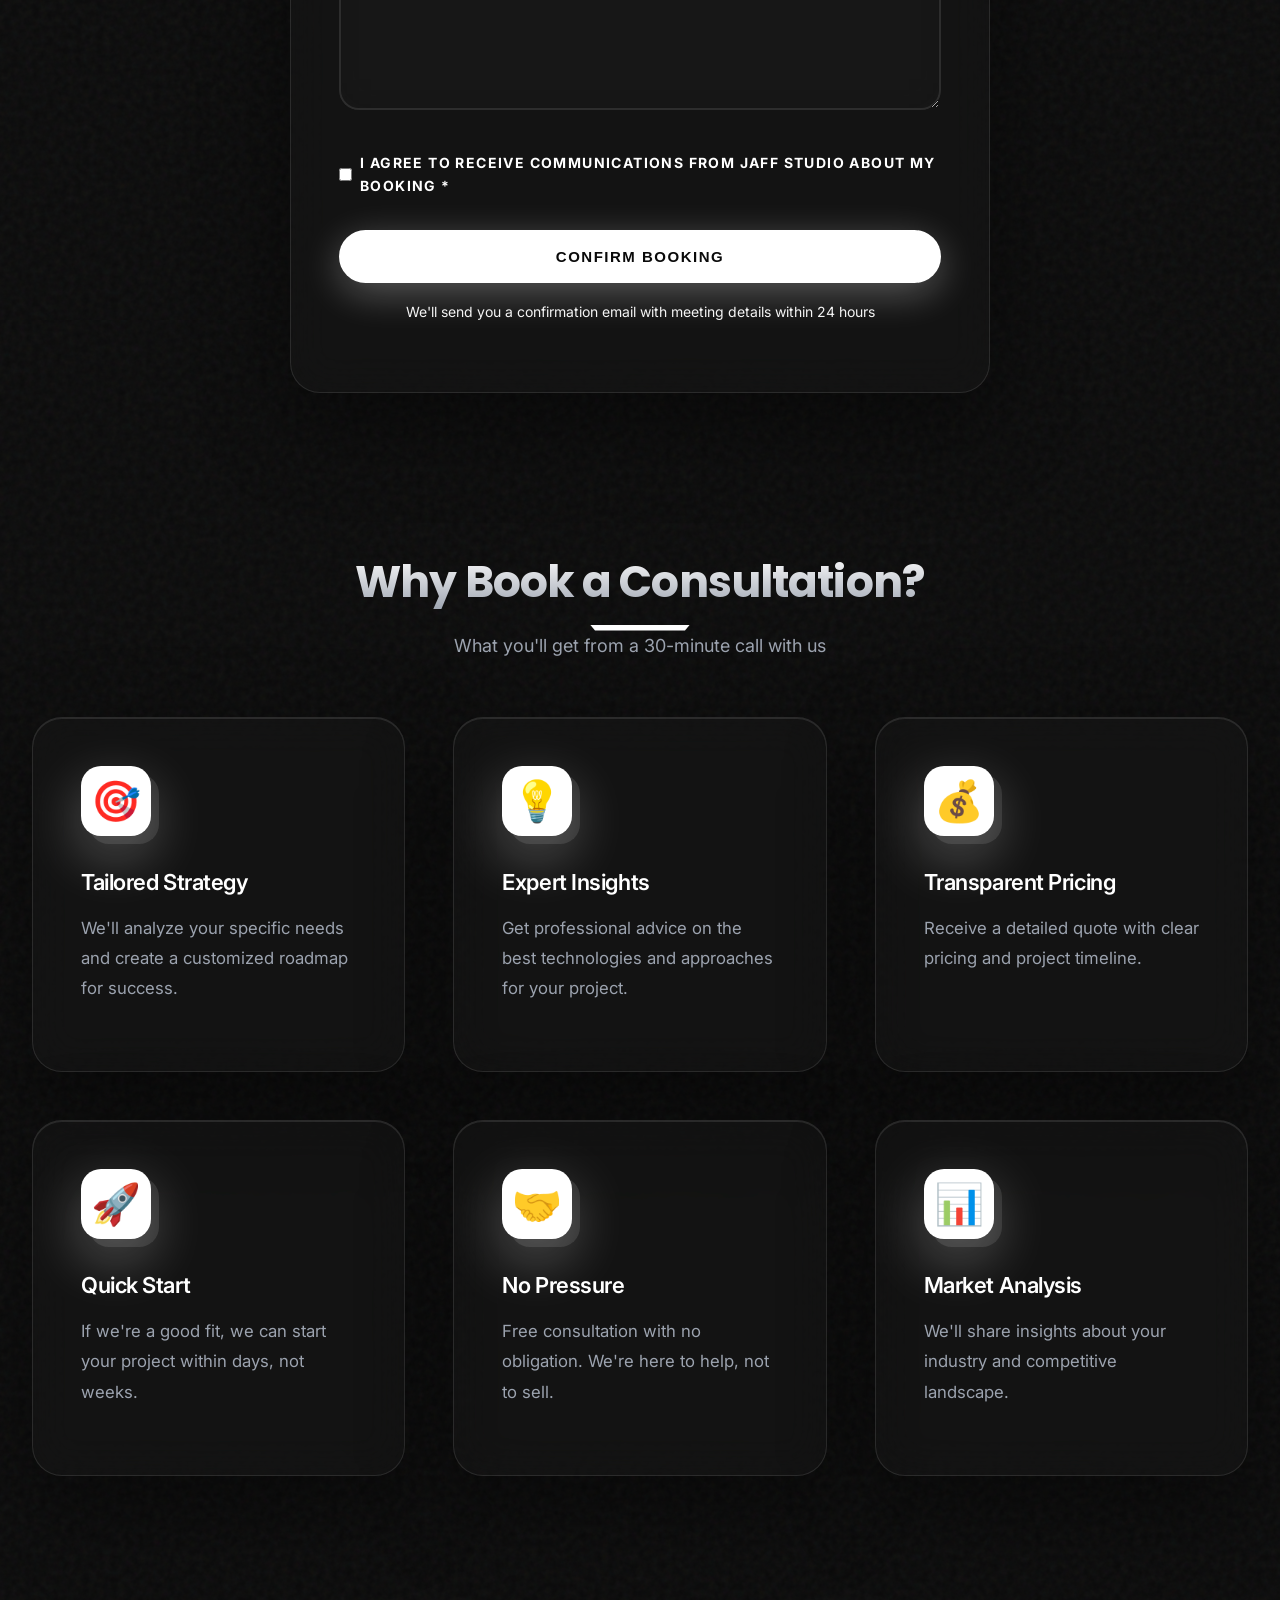
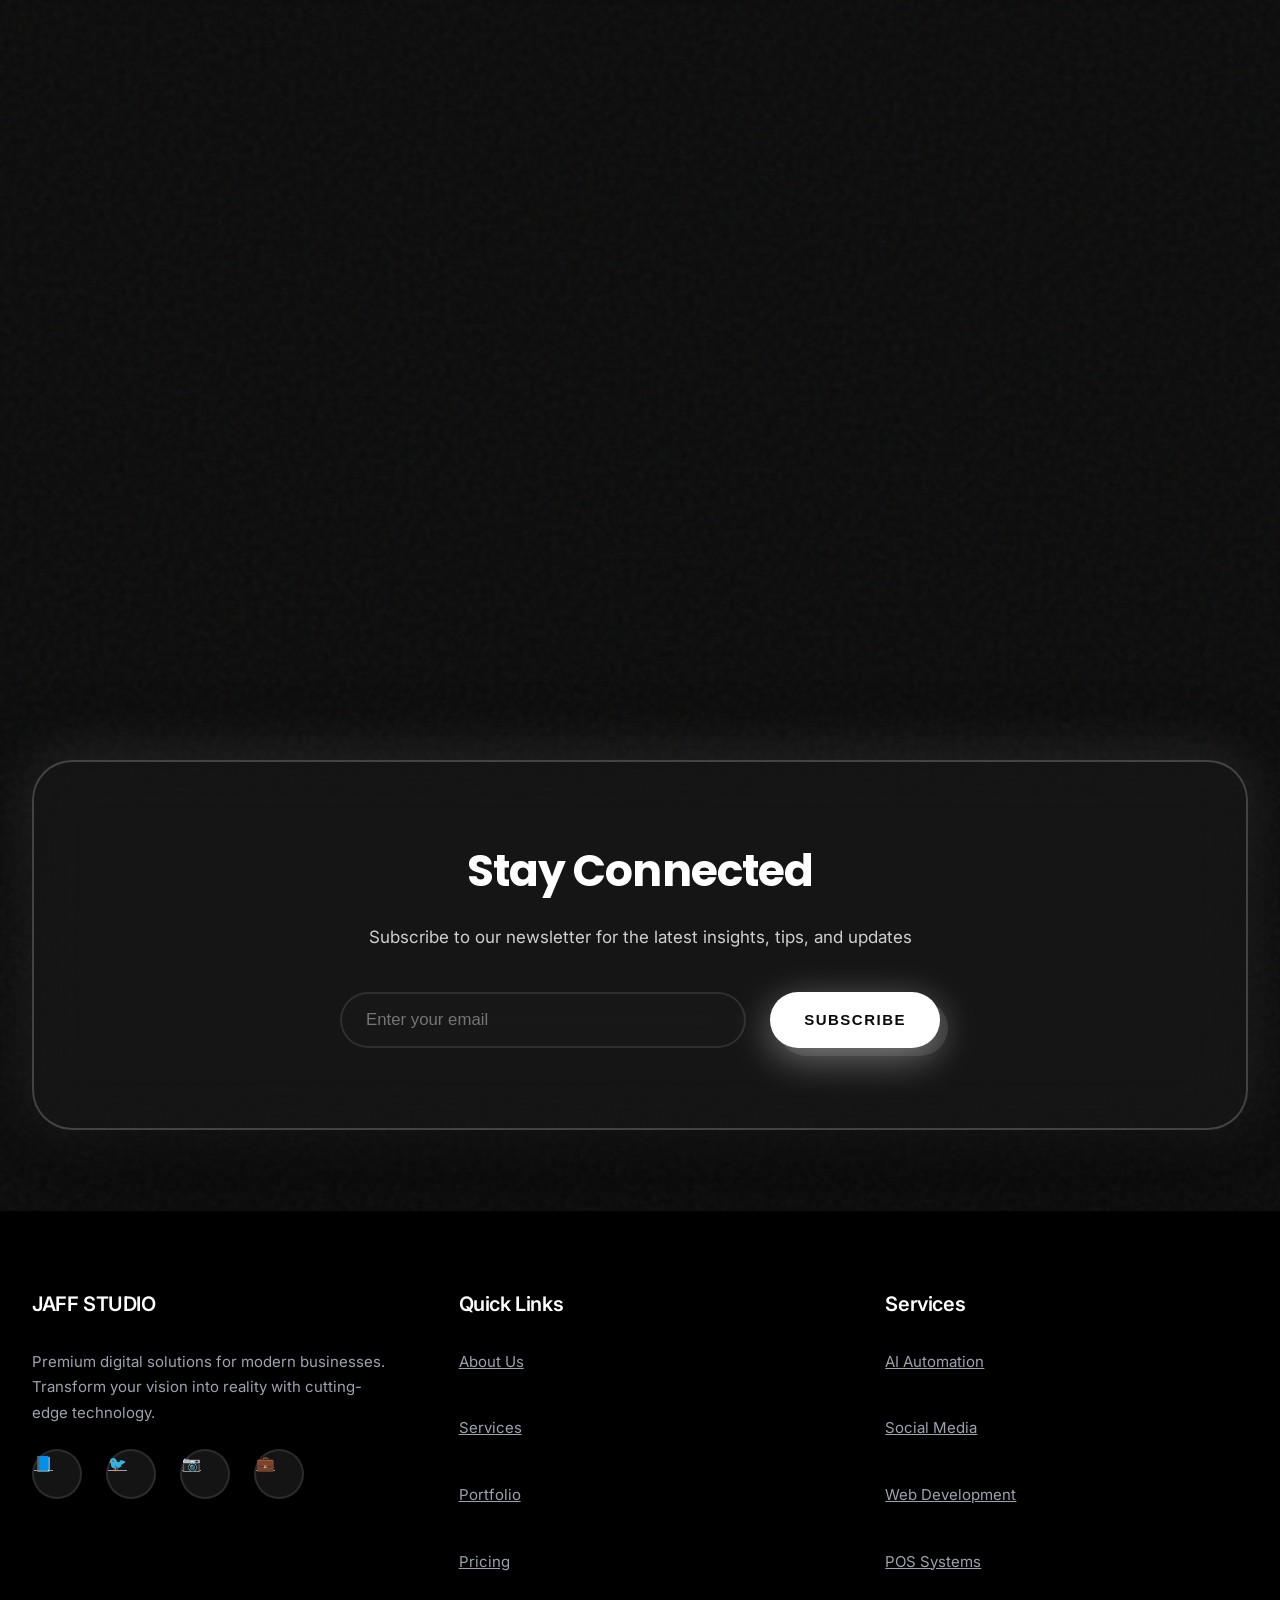
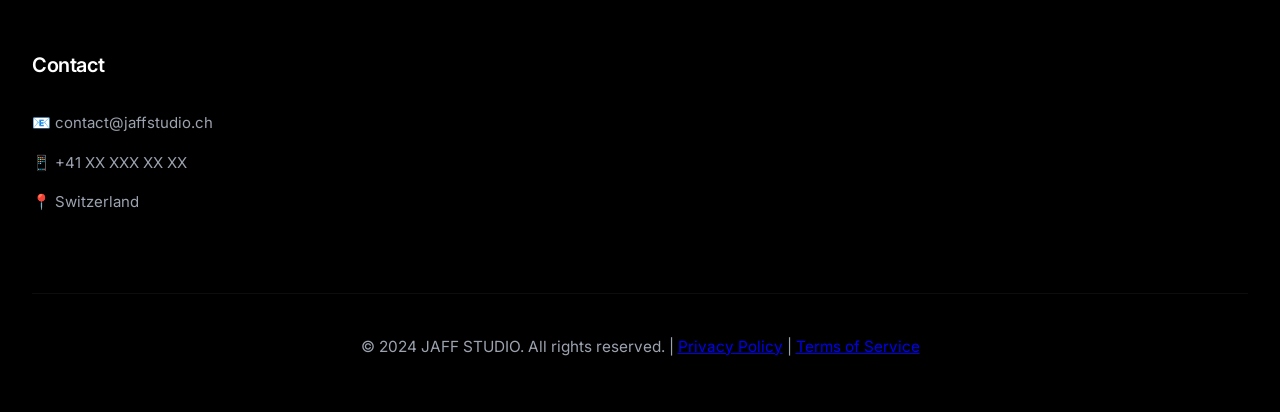
==== commit 1e50e83e: "Add Google Calendar integration and interactive calendar widget Calendar Features Added: - Interacti" ====
--- a/contact.html
+++ b/contact.html
@@ -24,13 +24,18 @@
       <a href="index.html" class="logo">JAFF STUDIO</a>
 
       <ul class="nav-menu">
-        <li><a href="index.html" class="nav-link">Home</a></li>
-        <li><a href="about.html" class="nav-link">About</a></li>
-        <li><a href="services.html" class="nav-link">Services</a></li>
-        <li><a href="portfolio.html" class="nav-link">Portfolio</a></li>
-        <li><a href="pricing.html" class="nav-link">Pricing</a></li>
-        <li><a href="contact.html" class="nav-link">Contact</a></li>
-        <li><a href="contact.html#booking" class="btn btn-primary" style="padding: 0.75rem 1.5rem;">Book Now</a></li>
+        <li><a href="index.html" class="nav-link" data-translate="nav_home">Home</a></li>
+        <li><a href="about.html" class="nav-link" data-translate="nav_about">About</a></li>
+        <li><a href="services.html" class="nav-link" data-translate="nav_services">Services</a></li>
+        <li><a href="portfolio.html" class="nav-link" data-translate="nav_portfolio">Portfolio</a></li>
+        <li><a href="pricing.html" class="nav-link" data-translate="nav_pricing">Pricing</a></li>
+        <li><a href="contact.html" class="nav-link" data-translate="nav_contact">Contact</a></li>
+        <li class="language-switcher">
+          <button class="lang-btn active" data-lang="en">EN</button>
+          <button class="lang-btn" data-lang="fr">FR</button>
+          <button class="lang-btn" data-lang="de">DE</button>
+        </li>
+        <li><a href="contact.html#booking" class="btn btn-primary" style="padding: 0.75rem 1.5rem;" data-translate="nav_book_now">Book Now</a></li>
       </ul>
 
       <div class="nav-toggle">
@@ -119,7 +124,7 @@
             <div class="contact-icon">📧</div>
             <div>
               <h4 style="color: white; margin-bottom: 0.25rem;">Email</h4>
-              <p>contact@jaffstudio.com</p>
+              <p>contact@jaffstudio.ch</p>
             </div>
           </div>
 
@@ -127,7 +132,7 @@
             <div class="contact-icon">📱</div>
             <div>
               <h4 style="color: white; margin-bottom: 0.25rem;">Phone</h4>
-              <p>+964 XXX XXX XXXX</p>
+              <p>+41 XX XXX XX XX</p>
             </div>
           </div>
 
@@ -135,7 +140,7 @@
             <div class="contact-icon">📍</div>
             <div>
               <h4 style="color: white; margin-bottom: 0.25rem;">Address</h4>
-              <p>Kurdistan, Iraq</p>
+              <p>Switzerland</p>
             </div>
           </div>
 
@@ -143,7 +148,7 @@
             <div class="contact-icon">🕐</div>
             <div>
               <h4 style="color: white; margin-bottom: 0.25rem;">Business Hours</h4>
-              <p>Sunday - Thursday: 9:00 AM - 6:00 PM<br>Friday - Saturday: Closed</p>
+              <p>Monday - Friday: 9:00 AM - 6:00 PM (CET)<br>Saturday - Sunday: Closed</p>
             </div>
           </div>
 
@@ -170,8 +175,58 @@
         <p>Schedule a 30-minute call with our team to discuss your project</p>
       </div>
 
+      <!-- Google Calendar Integration -->
+      <div class="calendar-container animate-on-scroll" style="margin-bottom: 3rem;">
+        <div class="card" style="padding: 2rem;">
+          <h3 style="text-align: center; margin-bottom: 1.5rem; color: white;">📅 Check Our Availability</h3>
+          <p style="text-align: center; margin-bottom: 2rem; color: var(--medium-gray);">View our real-time availability and select a convenient time slot</p>
+
+          <!--
+            GOOGLE CALENDAR SETUP INSTRUCTIONS:
+
+            1. Go to Google Calendar (calendar.google.com)
+            2. Create a dedicated calendar for bookings (Settings > Add Calendar)
+            3. Go to calendar settings > "Integrate calendar"
+            4. Copy the "Embed code" or "Public URL to this calendar"
+            5. Replace the src URL below with your Google Calendar embed code
+
+            Example embed code format:
+            <iframe src="https://calendar.google.com/calendar/embed?src=YOUR_CALENDAR_ID"
+                    style="border: 0" width="100%" height="600" frameborder="0" scrolling="no"></iframe>
+
+            For appointment booking, consider using Google Calendar Appointment Slots or Calendly integration
+          -->
+
+          <div class="google-calendar-embed">
+            <!-- Replace this placeholder with your actual Google Calendar embed code -->
+            <div class="calendar-placeholder">
+              <div class="calendar-grid" id="calendar-widget"></div>
+            </div>
+
+            <!-- Alternative: Use iframe for Google Calendar (uncomment and add your calendar URL) -->
+            <!--
+            <iframe src="https://calendar.google.com/calendar/embed?src=YOUR_CALENDAR_ID&ctz=Europe/Zurich"
+                    style="border: 0; border-radius: 12px;"
+                    width="100%"
+                    height="600"
+                    frameborder="0"
+                    scrolling="no">
+            </iframe>
+            -->
+          </div>
+
+          <div style="text-align: center; margin-top: 1.5rem;">
+            <a href="https://calendar.google.com/" target="_blank" class="btn btn-secondary" style="display: inline-flex; align-items: center; gap: 0.5rem;">
+              <span>📆</span>
+              <span>Open in Google Calendar</span>
+            </a>
+          </div>
+        </div>
+      </div>
+
       <div style="max-width: 700px; margin: 0 auto;">
         <div class="card animate-on-scroll">
+          <h3 style="text-align: center; margin-bottom: 2rem; color: white;">📝 Book Your Time Slot</h3>
           <form id="booking-form">
             <div class="grid grid-2">
               <div class="form-group">
@@ -306,7 +361,7 @@
     </div>
   </section>
 
-  <!-- Map Section (Optional - Can be replaced with actual map embed) -->
+  <!-- Map Section (Google Maps) -->
   <section class="section" style="background: var(--bg-light);">
     <div class="container">
       <div class="section-title animate-on-scroll">
@@ -314,11 +369,37 @@
         <p>Stop by for a coffee and let's discuss your project in person</p>
       </div>
 
-      <div class="animate-on-scroll" style="background: #e5e7eb; border-radius: 12px; height: 400px; display: flex; align-items: center; justify-content: center; color: var(--text-gray);">
-        <div style="text-align: center;">
-          <p style="font-size: 1.25rem; margin-bottom: 0.5rem;">📍 Our Location</p>
-          <p>Kurdistan, Iraq</p>
-          <p style="margin-top: 1rem; font-size: 0.875rem;">Map integration can be added here<br>(Google Maps, Mapbox, etc.)</p>
+      <div class="animate-on-scroll">
+        <!--
+          GOOGLE MAPS INTEGRATION INSTRUCTIONS:
+
+          1. Go to Google Maps (maps.google.com)
+          2. Search for your office location in Switzerland
+          3. Click "Share" > "Embed a map"
+          4. Copy the iframe code
+          5. Replace the placeholder iframe below with your embed code
+
+          Example:
+          <iframe src="https://www.google.com/maps/embed?pb=YOUR_EMBED_CODE"
+                  width="100%" height="400" style="border:0; border-radius: 12px;"
+                  allowfullscreen="" loading="lazy"
+                  referrerpolicy="no-referrer-when-downgrade"></iframe>
+        -->
+
+        <!-- Placeholder Map -->
+        <div style="background: rgba(26, 26, 26, 0.6); backdrop-filter: blur(30px); border-radius: 12px; height: 400px; display: flex; align-items: center; justify-content: center; color: var(--text-gray); border: 1px solid rgba(255, 255, 255, 0.1);">
+          <div style="text-align: center;">
+            <p style="font-size: 3rem; margin-bottom: 1rem;">🇨🇭</p>
+            <p style="font-size: 1.25rem; margin-bottom: 0.5rem; color: white;">📍 Our Location</p>
+            <p style="color: var(--medium-gray);">Switzerland</p>
+            <p style="margin-top: 1.5rem; font-size: 0.875rem; color: var(--medium-gray);">
+              Add your Google Maps embed code above<br>
+              to show your exact location in Switzerland
+            </p>
+            <a href="https://www.google.com/maps/search/Switzerland" target="_blank" class="btn btn-secondary" style="margin-top: 1.5rem;">
+              View on Google Maps
+            </a>
+          </div>
         </div>
       </div>
     </div>
@@ -375,9 +456,9 @@
 
         <div class="footer-section">
           <h3>Contact</h3>
-          <p>📧 contact@jaffstudio.com</p>
-          <p>📱 +964 XXX XXX XXXX</p>
-          <p>📍 Kurdistan, Iraq</p>
+          <p>📧 contact@jaffstudio.ch</p>
+          <p>📱 +41 XX XXX XX XX</p>
+          <p>📍 Switzerland</p>
         </div>
       </div>
 
@@ -401,6 +482,7 @@
     </div>
   </div>
 
+  <script src="js/translations.js"></script>
   <script src="js/main.js"></script>
   <script>
     // Set minimum date for booking to today
@@ -410,7 +492,140 @@
         const today = new Date().toISOString().split('T')[0];
         dateInput.setAttribute('min', today);
       }
+
+      // Initialize Calendar Widget
+      initializeCalendar();
     });
+
+    // Simple Calendar Widget
+    function initializeCalendar() {
+      const calendarWidget = document.getElementById('calendar-widget');
+      if (!calendarWidget) return;
+
+      const today = new Date();
+      const currentMonth = today.getMonth();
+      const currentYear = today.getFullYear();
+
+      // Calendar Header
+      const monthNames = ["January", "February", "March", "April", "May", "June",
+                          "July", "August", "September", "October", "November", "December"];
+
+      const calendarHTML = `
+        <div class="calendar-header">
+          <button class="calendar-nav" onclick="changeMonth(-1)">‹</button>
+          <h4 class="calendar-month">${monthNames[currentMonth]} ${currentYear}</h4>
+          <button class="calendar-nav" onclick="changeMonth(1)">›</button>
+        </div>
+        <div class="calendar-days">
+          <div class="calendar-day-header">Mon</div>
+          <div class="calendar-day-header">Tue</div>
+          <div class="calendar-day-header">Wed</div>
+          <div class="calendar-day-header">Thu</div>
+          <div class="calendar-day-header">Fri</div>
+          <div class="calendar-day-header">Sat</div>
+          <div class="calendar-day-header">Sun</div>
+        </div>
+        <div class="calendar-dates" id="calendar-dates"></div>
+        <div class="calendar-legend">
+          <div><span class="legend-dot available"></span> Available</div>
+          <div><span class="legend-dot busy"></span> Busy</div>
+          <div><span class="legend-dot selected"></span> Selected</div>
+        </div>
+      `;
+
+      calendarWidget.innerHTML = calendarHTML;
+      renderCalendarDates(currentMonth, currentYear);
+    }
+
+    let currentCalendarMonth = new Date().getMonth();
+    let currentCalendarYear = new Date().getFullYear();
+
+    function changeMonth(delta) {
+      currentCalendarMonth += delta;
+      if (currentCalendarMonth > 11) {
+        currentCalendarMonth = 0;
+        currentCalendarYear++;
+      } else if (currentCalendarMonth < 0) {
+        currentCalendarMonth = 11;
+        currentCalendarYear--;
+      }
+
+      const monthNames = ["January", "February", "March", "April", "May", "June",
+                          "July", "August", "September", "October", "November", "December"];
+      document.querySelector('.calendar-month').textContent = `${monthNames[currentCalendarMonth]} ${currentCalendarYear}`;
+      renderCalendarDates(currentCalendarMonth, currentCalendarYear);
+    }
+
+    function renderCalendarDates(month, year) {
+      const datesContainer = document.getElementById('calendar-dates');
+      if (!datesContainer) return;
+
+      const firstDay = new Date(year, month, 1);
+      const lastDay = new Date(year, month + 1, 0);
+      const prevLastDay = new Date(year, month, 0);
+
+      const firstDayIndex = firstDay.getDay() === 0 ? 6 : firstDay.getDay() - 1;
+      const lastDateNum = lastDay.getDate();
+      const prevLastDateNum = prevLastDay.getDate();
+
+      let datesHTML = '';
+
+      // Previous month dates
+      for (let i = firstDayIndex; i > 0; i--) {
+        datesHTML += `<div class="calendar-date prev-month">${prevLastDateNum - i + 1}</div>`;
+      }
+
+      // Current month dates
+      const today = new Date();
+      for (let i = 1; i <= lastDateNum; i++) {
+        const date = new Date(year, month, i);
+        const isPast = date < today.setHours(0,0,0,0);
+        const isToday = date.toDateString() === new Date().toDateString();
+        const isWeekend = date.getDay() === 0 || date.getDay() === 6;
+
+        // Simulate availability (randomly mark some dates as busy for demo)
+        const isBusy = isWeekend || Math.random() > 0.7;
+        const availability = isPast ? 'past' : (isBusy ? 'busy' : 'available');
+
+        datesHTML += `
+          <div class="calendar-date ${availability} ${isToday ? 'today' : ''}"
+               onclick="${!isPast && !isBusy ? `selectDate(${i}, ${month}, ${year})` : ''}"
+               ${!isPast && !isBusy ? 'style="cursor: pointer;"' : ''}>
+            ${i}
+          </div>
+        `;
+      }
+
+      // Next month dates
+      const totalCells = datesHTML.match(/calendar-date/g).length;
+      const remainingCells = 42 - totalCells; // 6 rows × 7 days
+      for (let i = 1; i <= remainingCells; i++) {
+        datesHTML += `<div class="calendar-date next-month">${i}</div>`;
+      }
+
+      datesContainer.innerHTML = datesHTML;
+    }
+
+    function selectDate(day, month, year) {
+      // Remove previous selection
+      document.querySelectorAll('.calendar-date').forEach(el => el.classList.remove('selected'));
+
+      // Add selection to clicked date
+      event.target.classList.add('selected');
+
+      // Update booking form date input
+      const dateInput = document.getElementById('booking-date');
+      if (dateInput) {
+        const monthStr = String(month + 1).padStart(2, '0');
+        const dayStr = String(day).padStart(2, '0');
+        dateInput.value = `${year}-${monthStr}-${dayStr}`;
+      }
+
+      // Show notification
+      if (typeof showNotification === 'function') {
+        showNotification(`Selected ${day}/${month + 1}/${year}. Please complete the booking form below.`, 'success');
+      }
+    }
   </script>
 </body>
 </html>
--- a/css/main.css
+++ b/css/main.css
@@ -1,31 +1,37 @@
-/* ===== CSS Variables ===== */
+/* ===== CSS Variables - Ultra Modern Black & White ===== */
 :root {
-  /* Colors */
-  --primary-color: #1a1a2e;
-  --secondary-color: #16213e;
-  --accent-color: #0f3460;
-  --highlight-color: #e94560;
-  --gold-accent: #d4af37;
-  --text-light: #ffffff;
-  --text-dark: #1a1a2e;
-  --text-gray: #6b7280;
-  --bg-light: #f9fafb;
-  --bg-dark: #111827;
-
-  /* Typography */
+  /* Black & White Color Palette */
+  --matt-black: #0a0a0a;
+  --deep-black: #000000;
+  --charcoal: #1a1a1a;
+  --dark-gray: #2d2d2d;
+  --off-white: #f5f5f5;
+  --pure-white: #ffffff;
+  --light-gray: #e8e8e8;
+  --medium-gray: #9ca3af;
+  --border-gray: #333333;
+
+  /* Typography - Larger, bolder */
   --font-primary: 'Inter', -apple-system, BlinkMacSystemFont, 'Segoe UI', Roboto, sans-serif;
   --font-display: 'Poppins', 'Inter', sans-serif;
 
-  /* Spacing */
+  /* Spacing - Balanced */
   --section-padding: 5rem 0;
-  --container-max: 1200px;
-
-  /* Transitions */
-  --transition-smooth: all 0.3s cubic-bezier(0.4, 0, 0.2, 1);
-  --transition-bounce: all 0.4s cubic-bezier(0.68, -0.55, 0.265, 1.55);
-}
-
-/* ===== Reset & Base Styles ===== */
+  --container-max: 1400px;
+
+  /* Modern Animations */
+  --transition-ultra: all 0.6s cubic-bezier(0.16, 1, 0.3, 1);
+  --transition-smooth: all 0.4s cubic-bezier(0.4, 0, 0.2, 1);
+  --transition-bounce: all 0.8s cubic-bezier(0.68, -0.55, 0.265, 1.55);
+  --transition-3d: transform 0.8s cubic-bezier(0.34, 1.56, 0.64, 1);
+
+  /* Modern Shadows */
+  --shadow-brutal: 8px 8px 0px rgba(255, 255, 255, 0.1);
+  --shadow-soft: 0 30px 90px rgba(0, 0, 0, 0.6);
+  --shadow-glow: 0 0 60px rgba(255, 255, 255, 0.15);
+}
+
+/* ===== Reset & Base ===== */
 * {
   margin: 0;
   padding: 0;
@@ -39,449 +45,696 @@
 
 body {
   font-family: var(--font-primary);
-  line-height: 1.6;
-  color: var(--text-dark);
-  background-color: var(--bg-light);
+  line-height: 1.7;
+  color: var(--off-white);
+  background: var(--matt-black);
   overflow-x: hidden;
-}
-
-img {
-  max-width: 100%;
-  height: auto;
-  display: block;
-}
-
-a {
-  text-decoration: none;
-  color: inherit;
-  transition: var(--transition-smooth);
-}
-
-ul {
-  list-style: none;
-}
-
-button {
-  border: none;
-  background: none;
-  cursor: pointer;
-  font-family: inherit;
-}
-
-/* ===== Typography ===== */
+  position: relative;
+  cursor: none; /* Custom cursor */
+}
+
+/* Custom Cursor - VERY MODERN */
+body::after {
+  content: '';
+  width: 20px;
+  height: 20px;
+  border: 2px solid var(--pure-white);
+  border-radius: 50%;
+  position: fixed;
+  pointer-events: none;
+  z-index: 9999;
+  mix-blend-mode: difference;
+  transition: transform 0.15s ease, width 0.2s, height 0.2s;
+}
+
+/* Animated Grid Background - MODERN */
+body::before {
+  content: '';
+  position: fixed;
+  top: 0;
+  left: 0;
+  width: 100%;
+  height: 100%;
+  background-image:
+    linear-gradient(rgba(255, 255, 255, 0.02) 1px, transparent 1px),
+    linear-gradient(90deg, rgba(255, 255, 255, 0.02) 1px, transparent 1px);
+  background-size: 50px 50px;
+  animation: gridMove 20s linear infinite;
+  z-index: 0;
+  pointer-events: none;
+}
+
+@keyframes gridMove {
+  0% { transform: translate(0, 0); }
+  100% { transform: translate(50px, 50px); }
+}
+
+/* Noise Texture - MODERN TOUCH */
+body {
+  background-image: url('data:image/svg+xml,<svg viewBox="0 0 200 200" xmlns="http://www.w3.org/2000/svg"><filter id="noise"><feTurbulence type="fractalNoise" baseFrequency="0.9" numOctaves="4" stitchTiles="stitch"/></filter><rect width="100%" height="100%" filter="url(%23noise)" opacity="0.05"/></svg>');
+  background-repeat: repeat;
+}
+
+/* ===== Typography - Professional & Readable ===== */
 h1, h2, h3, h4, h5, h6 {
   font-family: var(--font-display);
   font-weight: 700;
+  line-height: 1.3;
+  margin-bottom: 1.25rem;
+  color: var(--pure-white);
+  letter-spacing: -0.02em;
+}
+
+h1 {
+  font-size: clamp(2.25rem, 5vw, 3.5rem);
+  text-transform: uppercase;
+  font-weight: 800;
   line-height: 1.2;
-  margin-bottom: 1rem;
-}
-
-h1 {
-  font-size: clamp(2.5rem, 5vw, 4rem);
 }
 
 h2 {
-  font-size: clamp(2rem, 4vw, 3rem);
+  font-size: clamp(1.875rem, 4vw, 2.75rem);
+  font-weight: 700;
 }
 
 h3 {
-  font-size: clamp(1.5rem, 3vw, 2rem);
+  font-size: clamp(1.375rem, 2.5vw, 1.875rem);
+  font-weight: 600;
+}
+
+h4 {
+  font-size: clamp(1.125rem, 2vw, 1.375rem);
+  font-weight: 600;
+}
+
+h5 {
+  font-size: clamp(1rem, 1.5vw, 1.125rem);
+  font-weight: 600;
 }
 
 p {
-  margin-bottom: 1rem;
-  color: var(--text-gray);
-}
-
-/* ===== Container & Layout ===== */
+  margin-bottom: 1.25rem;
+  color: var(--medium-gray);
+  font-size: clamp(0.9375rem, 1.2vw, 1.0625rem);
+  line-height: 1.7;
+  font-weight: 400;
+}
+
+/* ===== Container ===== */
 .container {
   max-width: var(--container-max);
   margin: 0 auto;
-  padding: 0 1.5rem;
+  padding: 0 2rem;
 }
 
 .section {
   padding: var(--section-padding);
+  position: relative;
 }
 
 .section-title {
   text-align: center;
-  margin-bottom: 3rem;
+  margin-bottom: 3.5rem;
   position: relative;
 }
 
 .section-title h2 {
-  color: var(--primary-color);
   position: relative;
   display: inline-block;
+  animation: float 4s ease-in-out infinite;
+  background: linear-gradient(180deg, var(--pure-white) 0%, var(--medium-gray) 100%);
+  -webkit-background-clip: text;
+  -webkit-text-fill-color: transparent;
+  background-clip: text;
+}
+
+@keyframes float {
+  0%, 100% { transform: translateY(0px); }
+  50% { transform: translateY(-15px); }
 }
 
 .section-title h2::after {
   content: '';
   position: absolute;
-  bottom: -10px;
+  bottom: -20px;
   left: 50%;
   transform: translateX(-50%);
-  width: 60px;
-  height: 4px;
-  background: linear-gradient(90deg, var(--highlight-color), var(--gold-accent));
-  border-radius: 2px;
-}
-
-/* ===== Navigation ===== */
+  width: 100px;
+  height: 6px;
+  background: var(--pure-white);
+  clip-path: polygon(0 0, 100% 0, 95% 100%, 5% 100%);
+}
+
+.section-title p {
+  font-size: clamp(1rem, 1.5vw, 1.125rem);
+  color: var(--medium-gray);
+  max-width: 700px;
+  margin: 0 auto;
+}
+
+/* ===== Ultra Modern Navigation ===== */
 .navbar {
   position: fixed;
-  top: 0;
-  left: 0;
-  right: 0;
-  background: rgba(255, 255, 255, 0.95);
-  backdrop-filter: blur(10px);
-  box-shadow: 0 2px 20px rgba(0, 0, 0, 0.1);
+  top: 2rem;
+  left: 50%;
+  transform: translateX(-50%);
+  background: rgba(10, 10, 10, 0.7);
+  backdrop-filter: blur(30px) saturate(180%);
+  -webkit-backdrop-filter: blur(30px) saturate(180%);
+  border: 1px solid rgba(255, 255, 255, 0.1);
+  border-radius: 100px;
   z-index: 1000;
+  padding: 0.75rem 2rem;
+  box-shadow: 0 20px 60px rgba(0, 0, 0, 0.8), inset 0 1px 0 rgba(255, 255, 255, 0.1);
+}
+
+.navbar.scrolled {
+  background: rgba(0, 0, 0, 0.9);
+  box-shadow: 0 30px 80px rgba(0, 0, 0, 0.9);
+}
+
+.nav-container {
+  display: flex;
+  justify-content: space-between;
+  align-items: center;
+  gap: 3rem;
+}
+
+.logo {
+  font-size: 1.5rem;
+  font-weight: 900;
+  font-family: var(--font-display);
+  color: var(--pure-white);
+  text-transform: uppercase;
+  letter-spacing: 0.15em;
+  position: relative;
+}
+
+.logo::before {
+  content: '◆';
+  margin-right: 0.5rem;
+  animation: rotate 3s linear infinite;
+  display: inline-block;
+}
+
+@keyframes rotate {
+  from { transform: rotate(0deg); }
+  to { transform: rotate(360deg); }
+}
+
+.nav-menu {
+  display: flex;
+  gap: 2rem;
+  align-items: center;
+}
+
+.nav-link {
+  font-weight: 600;
+  font-size: 0.9rem;
+  position: relative;
+  padding: 0.75rem 1.5rem;
+  color: var(--off-white);
   transition: var(--transition-smooth);
-}
-
-.navbar.scrolled {
-  background: rgba(255, 255, 255, 0.98);
-  box-shadow: 0 2px 30px rgba(0, 0, 0, 0.15);
-}
-
-.nav-container {
-  display: flex;
-  justify-content: space-between;
-  align-items: center;
-  padding: 1rem 1.5rem;
-  max-width: var(--container-max);
-  margin: 0 auto;
-}
-
-.logo {
-  font-size: 1.75rem;
-  font-weight: 800;
-  font-family: var(--font-display);
-  background: linear-gradient(135deg, var(--primary-color), var(--highlight-color));
-  -webkit-background-clip: text;
-  -webkit-text-fill-color: transparent;
-  background-clip: text;
-}
-
-.nav-menu {
-  display: flex;
-  gap: 2rem;
-  align-items: center;
-}
-
-.nav-link {
-  font-weight: 500;
-  position: relative;
-  padding: 0.5rem 0;
-}
-
-.nav-link::after {
+  text-transform: uppercase;
+  letter-spacing: 0.1em;
+  border-radius: 50px;
+}
+
+.nav-link::before {
   content: '';
   position: absolute;
-  bottom: 0;
-  left: 0;
-  width: 0;
-  height: 2px;
-  background: var(--highlight-color);
-  transition: width 0.3s ease;
-}
-
-.nav-link:hover::after,
-.nav-link.active::after {
-  width: 100%;
+  inset: 0;
+  background: var(--pure-white);
+  border-radius: 50px;
+  opacity: 0;
+  transition: opacity 0.3s;
+}
+
+.nav-link:hover {
+  color: var(--matt-black);
+}
+
+.nav-link:hover::before,
+.nav-link.active::before {
+  opacity: 1;
+}
+
+.nav-link span {
+  position: relative;
+  z-index: 1;
+}
+
+/* Language Switcher - Modern Style */
+.language-switcher {
+  display: flex;
+  gap: 0.5rem;
+  align-items: center;
+  padding: 0.25rem;
+  background: rgba(255, 255, 255, 0.05);
+  border-radius: 50px;
+  border: 1px solid rgba(255, 255, 255, 0.1);
+}
+
+.lang-btn {
+  padding: 0.5rem 1rem;
+  background: transparent;
+  color: var(--off-white);
+  border: none;
+  border-radius: 50px;
+  font-size: 0.875rem;
+  font-weight: 700;
+  cursor: pointer;
+  transition: var(--transition-smooth);
+  text-transform: uppercase;
+  letter-spacing: 0.05em;
+  position: relative;
+}
+
+.lang-btn:hover {
+  background: rgba(255, 255, 255, 0.1);
+  color: var(--pure-white);
+  transform: translateY(-2px);
+}
+
+.lang-btn.active {
+  background: var(--pure-white);
+  color: var(--matt-black);
+  box-shadow: 0 4px 15px rgba(255, 255, 255, 0.2);
 }
 
 .nav-toggle {
   display: none;
   flex-direction: column;
-  gap: 4px;
+  gap: 6px;
   cursor: pointer;
 }
 
 .nav-toggle span {
-  width: 25px;
+  width: 30px;
   height: 3px;
-  background: var(--primary-color);
+  background: var(--pure-white);
   transition: var(--transition-smooth);
-  border-radius: 2px;
-}
-
-/* ===== Buttons ===== */
+  border-radius: 10px;
+}
+
+/* ===== Magnetic Buttons - VERY MODERN ===== */
 .btn {
   display: inline-block;
   padding: 1rem 2rem;
   font-weight: 600;
-  border-radius: 8px;
-  transition: var(--transition-smooth);
+  font-size: 0.9375rem;
+  text-transform: uppercase;
+  letter-spacing: 0.1em;
+  border-radius: 100px;
+  transition: var(--transition-ultra);
   cursor: pointer;
   text-align: center;
+  position: relative;
+  overflow: hidden;
+  border: 2px solid transparent;
+}
+
+.btn::before {
+  content: '';
+  position: absolute;
+  inset: 0;
+  background: linear-gradient(45deg, transparent, rgba(255,255,255,0.1), transparent);
+  transform: translateX(-100%);
+  transition: transform 0.6s;
+}
+
+.btn:hover::before {
+  transform: translateX(100%);
 }
 
 .btn-primary {
-  background: linear-gradient(135deg, var(--highlight-color), #c7365f);
-  color: var(--text-light);
-  box-shadow: 0 4px 15px rgba(233, 69, 96, 0.3);
+  background: var(--pure-white);
+  color: var(--matt-black);
+  box-shadow: 0 10px 40px rgba(255, 255, 255, 0.3);
 }
 
 .btn-primary:hover {
-  transform: translateY(-2px);
-  box-shadow: 0 6px 20px rgba(233, 69, 96, 0.4);
+  transform: translateY(-5px) scale(1.05);
+  box-shadow: 0 20px 60px rgba(255, 255, 255, 0.5);
 }
 
 .btn-secondary {
   background: transparent;
-  color: var(--primary-color);
-  border: 2px solid var(--primary-color);
+  color: var(--pure-white);
+  border-color: var(--pure-white);
+  box-shadow: inset 0 0 0 2px var(--pure-white);
 }
 
 .btn-secondary:hover {
-  background: var(--primary-color);
-  color: var(--text-light);
-  transform: translateY(-2px);
+  background: var(--pure-white);
+  color: var(--matt-black);
+  transform: translateY(-5px) scale(1.05);
+  box-shadow: 0 20px 60px rgba(255, 255, 255, 0.4);
 }
 
 .btn-gold {
-  background: linear-gradient(135deg, var(--gold-accent), #b8941f);
-  color: var(--text-dark);
-  box-shadow: 0 4px 15px rgba(212, 175, 55, 0.3);
+  background: var(--pure-white);
+  color: var(--matt-black);
+  box-shadow: 0 10px 40px rgba(255, 255, 255, 0.4), var(--shadow-brutal);
+  transform: translateY(0);
 }
 
 .btn-gold:hover {
-  transform: translateY(-2px);
-  box-shadow: 0 6px 20px rgba(212, 175, 55, 0.4);
-}
-
-/* ===== Hero Section ===== */
+  transform: translateY(-8px) scale(1.08);
+  box-shadow: 0 25px 70px rgba(255, 255, 255, 0.6), var(--shadow-brutal);
+}
+
+/* ===== Hero Section - MASSIVE & MODERN ===== */
 .hero {
   min-height: 100vh;
   display: flex;
   align-items: center;
   justify-content: center;
-  background: linear-gradient(135deg, var(--primary-color) 0%, var(--secondary-color) 50%, var(--accent-color) 100%);
+  background: var(--matt-black);
   position: relative;
   overflow: hidden;
-  padding-top: 80px;
-}
-
+  padding: 10rem 2rem 8rem;
+}
+
+/* Animated Gradient Orbs - MODERN */
 .hero::before {
+  content: '';
+  position: absolute;
+  width: 800px;
+  height: 800px;
+  background: radial-gradient(circle, rgba(255, 255, 255, 0.05) 0%, transparent 70%);
+  top: -400px;
+  right: -400px;
+  animation: orbit 20s linear infinite;
+  pointer-events: none;
+}
+
+.hero::after {
+  content: '';
+  position: absolute;
+  width: 600px;
+  height: 600px;
+  background: radial-gradient(circle, rgba(255, 255, 255, 0.03) 0%, transparent 70%);
+  bottom: -300px;
+  left: -300px;
+  animation: orbit 25s linear infinite reverse;
+  pointer-events: none;
+}
+
+@keyframes orbit {
+  from { transform: rotate(0deg) translateX(100px) rotate(0deg); }
+  to { transform: rotate(360deg) translateX(100px) rotate(-360deg); }
+}
+
+.hero-content {
+  position: relative;
+  z-index: 1;
+  text-align: center;
+  max-width: 1200px;
+}
+
+.hero h1 {
+  margin-bottom: 2rem;
+  animation: fadeInUp 1s ease;
+  text-shadow: 0 20px 60px rgba(0, 0, 0, 0.5);
+  position: relative;
+}
+
+.hero h1::selection {
+  background: var(--pure-white);
+  color: var(--matt-black);
+}
+
+.hero-subtitle {
+  font-size: clamp(1.0625rem, 1.5vw, 1.25rem);
+  color: var(--light-gray);
+  margin-bottom: 2.5rem;
+  animation: fadeInUp 1.2s ease;
+  font-weight: 300;
+  letter-spacing: 0.05em;
+}
+
+.hero-buttons {
+  display: flex;
+  gap: 2rem;
+  justify-content: center;
+  flex-wrap: wrap;
+  animation: fadeInUp 1.4s ease;
+}
+
+/* ===== Ultra Modern Cards - Glassmorphism ===== */
+.card {
+  background: rgba(26, 26, 26, 0.4);
+  backdrop-filter: blur(20px) saturate(180%);
+  -webkit-backdrop-filter: blur(20px) saturate(180%);
+  border: 1px solid rgba(255, 255, 255, 0.1);
+  border-radius: 30px;
+  padding: 3rem;
+  box-shadow: 0 30px 90px rgba(0, 0, 0, 0.4), inset 0 1px 0 rgba(255, 255, 255, 0.1);
+  transition: var(--transition-ultra);
+  height: 100%;
+  position: relative;
+  overflow: hidden;
+}
+
+.card::before {
+  content: '';
+  position: absolute;
+  top: -50%;
+  left: -50%;
+  width: 200%;
+  height: 200%;
+  background: radial-gradient(circle, rgba(255, 255, 255, 0.05) 0%, transparent 70%);
+  opacity: 0;
+  transition: opacity 0.6s;
+  pointer-events: none;
+}
+
+.card:hover {
+  transform: translateY(-20px);
+  box-shadow: 0 40px 120px rgba(0, 0, 0, 0.6),
+              0 0 80px rgba(255, 255, 255, 0.1),
+              inset 0 1px 0 rgba(255, 255, 255, 0.2);
+  border-color: rgba(255, 255, 255, 0.3);
+}
+
+.card:hover::before {
+  opacity: 1;
+}
+
+.card-icon {
+  width: 70px;
+  height: 70px;
+  background: var(--pure-white);
+  border-radius: 20px;
+  display: flex;
+  align-items: center;
+  justify-content: center;
+  margin-bottom: 2rem;
+  font-size: 2.5rem;
+  box-shadow: 0 20px 60px rgba(255, 255, 255, 0.3), var(--shadow-brutal);
+  transition: var(--transition-3d);
+}
+
+.card:hover .card-icon {
+  transform: scale(1.1) rotate(10deg);
+  box-shadow: 0 30px 80px rgba(255, 255, 255, 0.5), var(--shadow-brutal);
+}
+
+.card h3 {
+  color: var(--pure-white);
+  margin-bottom: 1rem;
+  font-size: 1.375rem;
+}
+
+.card p {
+  color: var(--medium-gray);
+  font-size: 1.05rem;
+  line-height: 1.8;
+}
+
+/* ===== Grid Layouts ===== */
+.grid {
+  display: grid;
+  gap: 3rem;
+}
+
+.grid-2 {
+  grid-template-columns: repeat(auto-fit, minmax(350px, 1fr));
+}
+
+.grid-3 {
+  grid-template-columns: repeat(auto-fit, minmax(320px, 1fr));
+}
+
+.grid-4 {
+  grid-template-columns: repeat(auto-fit, minmax(280px, 1fr));
+}
+
+/* ===== Service Cards - Modern Hover ===== */
+.service-card {
+  position: relative;
+}
+
+.service-card::after {
   content: '';
   position: absolute;
   top: 0;
   left: 0;
-  right: 0;
-  bottom: 0;
-  background: url('data:image/svg+xml,<svg width="100" height="100" xmlns="http://www.w3.org/2000/svg"><circle cx="50" cy="50" r="1" fill="rgba(255,255,255,0.1)"/></svg>');
-  background-size: 50px 50px;
-  opacity: 0.3;
-}
-
-.hero-content {
-  position: relative;
-  z-index: 1;
-  text-align: center;
-  color: var(--text-light);
-  max-width: 900px;
-  padding: 2rem;
-}
-
-.hero h1 {
-  color: var(--text-light);
-  margin-bottom: 1.5rem;
-  animation: fadeInUp 0.8s ease;
-}
-
-.hero-subtitle {
-  font-size: clamp(1.25rem, 2vw, 1.5rem);
-  color: rgba(255, 255, 255, 0.9);
-  margin-bottom: 2rem;
-  animation: fadeInUp 1s ease;
-}
-
-.hero-buttons {
-  display: flex;
-  gap: 1rem;
-  justify-content: center;
-  flex-wrap: wrap;
-  animation: fadeInUp 1.2s ease;
-}
-
-/* ===== Cards ===== */
-.card {
-  background: white;
-  border-radius: 12px;
-  padding: 2rem;
-  box-shadow: 0 4px 20px rgba(0, 0, 0, 0.08);
-  transition: var(--transition-smooth);
+  width: 6px;
+  height: 0;
+  background: var(--pure-white);
+  transition: height 0.6s cubic-bezier(0.16, 1, 0.3, 1);
+  box-shadow: 0 0 20px var(--pure-white);
+}
+
+.service-card:hover::after {
   height: 100%;
 }
 
-.card:hover {
-  transform: translateY(-8px);
-  box-shadow: 0 8px 30px rgba(0, 0, 0, 0.15);
-}
-
-.card-icon {
-  width: 60px;
-  height: 60px;
-  background: linear-gradient(135deg, var(--highlight-color), var(--gold-accent));
-  border-radius: 12px;
-  display: flex;
-  align-items: center;
-  justify-content: center;
-  margin-bottom: 1.5rem;
-  font-size: 1.75rem;
-}
-
-.card h3 {
-  color: var(--primary-color);
-  margin-bottom: 1rem;
-}
-
-/* ===== Grid Layouts ===== */
-.grid {
-  display: grid;
-  gap: 2rem;
-}
-
-.grid-2 {
-  grid-template-columns: repeat(auto-fit, minmax(300px, 1fr));
-}
-
-.grid-3 {
-  grid-template-columns: repeat(auto-fit, minmax(280px, 1fr));
-}
-
-.grid-4 {
-  grid-template-columns: repeat(auto-fit, minmax(250px, 1fr));
-}
-
-/* ===== Services ===== */
-.service-card {
-  position: relative;
-  overflow: hidden;
-}
-
-.service-card::before {
-  content: '';
-  position: absolute;
-  top: 0;
-  left: 0;
-  width: 100%;
-  height: 4px;
-  background: linear-gradient(90deg, var(--highlight-color), var(--gold-accent));
-  transform: scaleX(0);
-  transition: transform 0.3s ease;
-}
-
-.service-card:hover::before {
-  transform: scaleX(1);
-}
-
-/* ===== Pricing ===== */
+/* ===== Pricing Cards ===== */
 .pricing-card {
-  border: 2px solid #e5e7eb;
-  position: relative;
+  border: 2px solid rgba(255, 255, 255, 0.1);
+  position: relative;
+  transition: var(--transition-ultra);
 }
 
 .pricing-card.featured {
-  border-color: var(--highlight-color);
+  border-color: var(--pure-white);
   transform: scale(1.05);
+  box-shadow: 0 30px 90px rgba(255, 255, 255, 0.2);
+}
+
+.pricing-card:hover {
+  transform: translateY(-10px) scale(1.02);
 }
 
 .pricing-badge {
   position: absolute;
-  top: -12px;
-  right: 20px;
-  background: var(--highlight-color);
-  color: white;
-  padding: 0.5rem 1rem;
-  border-radius: 20px;
+  top: -15px;
+  right: 30px;
+  background: var(--pure-white);
+  color: var(--matt-black);
+  padding: 0.75rem 2rem;
+  border-radius: 50px;
   font-size: 0.875rem;
-  font-weight: 600;
+  font-weight: 800;
+  text-transform: uppercase;
+  letter-spacing: 0.1em;
+  box-shadow: 0 10px 40px rgba(255, 255, 255, 0.4), var(--shadow-brutal);
 }
 
 .price {
-  font-size: 3rem;
-  font-weight: 800;
-  color: var(--primary-color);
-  margin: 1rem 0;
+  font-size: 4rem;
+  font-weight: 900;
+  color: var(--pure-white);
+  margin: 1.5rem 0;
+  letter-spacing: -0.02em;
 }
 
 .price-features {
   list-style: none;
-  margin: 2rem 0;
+  margin: 2.5rem 0;
 }
 
 .price-features li {
-  padding: 0.75rem 0;
-  border-bottom: 1px solid #e5e7eb;
-  display: flex;
-  align-items: center;
-  gap: 0.5rem;
+  padding: 1rem 0;
+  border-bottom: 1px solid rgba(255, 255, 255, 0.05);
+  display: flex;
+  align-items: center;
+  gap: 1rem;
+  transition: var(--transition-smooth);
+  font-size: 1.05rem;
+}
+
+.price-features li:hover {
+  padding-left: 15px;
+  color: var(--pure-white);
 }
 
 .price-features li::before {
   content: '✓';
-  color: var(--highlight-color);
+  width: 24px;
+  height: 24px;
+  background: var(--pure-white);
+  color: var(--matt-black);
+  border-radius: 50%;
+  display: flex;
+  align-items: center;
+  justify-content: center;
   font-weight: bold;
-  font-size: 1.25rem;
-}
-
-/* ===== Portfolio Gallery ===== */
+  font-size: 0.875rem;
+  flex-shrink: 0;
+}
+
+/* ===== Portfolio - Bento Box Style ===== */
 .portfolio-filters {
   display: flex;
   justify-content: center;
   gap: 1rem;
-  margin-bottom: 3rem;
+  margin-bottom: 4rem;
   flex-wrap: wrap;
 }
 
 .filter-btn {
-  padding: 0.75rem 1.5rem;
-  border-radius: 25px;
-  background: white;
-  border: 2px solid #e5e7eb;
-  font-weight: 600;
+  padding: 1rem 2rem;
+  border-radius: 50px;
+  background: rgba(26, 26, 26, 0.6);
+  backdrop-filter: blur(20px);
+  border: 2px solid rgba(255, 255, 255, 0.1);
+  color: var(--off-white);
+  font-weight: 700;
+  text-transform: uppercase;
+  letter-spacing: 0.1em;
+  font-size: 0.875rem;
   transition: var(--transition-smooth);
+  cursor: pointer;
 }
 
 .filter-btn:hover,
 .filter-btn.active {
-  background: var(--highlight-color);
-  color: white;
-  border-color: var(--highlight-color);
+  background: var(--pure-white);
+  color: var(--matt-black);
+  border-color: var(--pure-white);
+  transform: translateY(-3px);
+  box-shadow: 0 15px 50px rgba(255, 255, 255, 0.4);
 }
 
 .portfolio-item {
   position: relative;
-  border-radius: 12px;
+  border-radius: 30px;
   overflow: hidden;
   cursor: pointer;
   aspect-ratio: 4/3;
-  background: #e5e7eb;
+  background: var(--charcoal);
+  transition: var(--transition-ultra);
 }
 
 .portfolio-item img {
   width: 100%;
   height: 100%;
   object-fit: cover;
-  transition: var(--transition-smooth);
+  transition: var(--transition-ultra);
 }
 
 .portfolio-overlay {
   position: absolute;
   inset: 0;
-  background: linear-gradient(135deg, rgba(26, 26, 46, 0.9), rgba(233, 69, 96, 0.9));
+  background: linear-gradient(135deg, rgba(0, 0, 0, 0.95), rgba(0, 0, 0, 0.85));
+  backdrop-filter: blur(10px);
   display: flex;
   flex-direction: column;
   align-items: center;
   justify-content: center;
   opacity: 0;
-  transition: var(--transition-smooth);
-  padding: 2rem;
+  transition: var(--transition-ultra);
+  padding: 3rem;
   text-align: center;
+}
+
+.portfolio-item:hover {
+  transform: translateY(-15px) scale(1.02);
+  box-shadow: 0 40px 120px rgba(0, 0, 0, 0.8);
 }
 
 .portfolio-item:hover .portfolio-overlay {
@@ -494,157 +747,224 @@
 
 .portfolio-overlay h3 {
   color: white;
-  margin-bottom: 0.5rem;
+  margin-bottom: 1rem;
+  font-size: 2rem;
+  transform: translateY(30px);
+  transition: transform 0.6s cubic-bezier(0.16, 1, 0.3, 1) 0.1s;
+}
+
+.portfolio-item:hover .portfolio-overlay h3 {
+  transform: translateY(0);
 }
 
 .portfolio-overlay p {
-  color: rgba(255, 255, 255, 0.9);
+  color: rgba(255, 255, 255, 0.8);
+  font-size: 1.1rem;
+  transform: translateY(30px);
+  transition: transform 0.6s cubic-bezier(0.16, 1, 0.3, 1) 0.2s;
+}
+
+.portfolio-item:hover .portfolio-overlay p {
+  transform: translateY(0);
 }
 
 /* ===== Testimonials ===== */
 .testimonial-card {
   text-align: center;
-  padding: 2.5rem 2rem;
+  padding: 3.5rem 2.5rem;
   position: relative;
 }
 
 .testimonial-quote {
-  font-size: 3rem;
-  color: var(--highlight-color);
-  opacity: 0.2;
+  font-size: 5rem;
+  color: var(--pure-white);
+  opacity: 0.1;
   position: absolute;
   top: 10px;
-  left: 20px;
+  left: 30px;
+  line-height: 1;
 }
 
 .testimonial-text {
   font-style: italic;
-  font-size: 1.125rem;
+  font-size: 1.0625rem;
   margin: 2rem 0;
-  color: var(--text-gray);
+  color: var(--light-gray);
+  line-height: 1.9;
 }
 
 .testimonial-author {
   display: flex;
   align-items: center;
   justify-content: center;
-  gap: 1rem;
-  margin-top: 1.5rem;
+  gap: 1.5rem;
+  margin-top: 2rem;
 }
 
 .testimonial-avatar {
   width: 60px;
   height: 60px;
   border-radius: 50%;
-  background: linear-gradient(135deg, var(--highlight-color), var(--gold-accent));
+  background: var(--pure-white);
   display: flex;
   align-items: center;
   justify-content: center;
-  color: white;
-  font-weight: 700;
-  font-size: 1.5rem;
+  color: var(--matt-black);
+  font-weight: 800;
+  font-size: 2rem;
+  box-shadow: 0 20px 60px rgba(255, 255, 255, 0.4), var(--shadow-brutal);
+  transition: var(--transition-3d);
+}
+
+.testimonial-card:hover .testimonial-avatar {
+  transform: scale(1.15) rotate(5deg);
 }
 
 .author-info h4 {
-  color: var(--primary-color);
-  margin-bottom: 0.25rem;
+  color: var(--pure-white);
+  margin-bottom: 0.5rem;
+  font-size: 1.25rem;
 }
 
 .author-info p {
-  font-size: 0.875rem;
+  font-size: 0.95rem;
   margin: 0;
-}
-
-/* ===== Contact Form ===== */
+  color: var(--medium-gray);
+}
+
+/* ===== Contact Form - Modern Glassmorphism ===== */
 .contact-grid {
   display: grid;
   grid-template-columns: 1fr 1fr;
-  gap: 3rem;
+  gap: 4rem;
   align-items: start;
 }
 
 .form-group {
-  margin-bottom: 1.5rem;
+  margin-bottom: 2rem;
 }
 
 .form-group label {
   display: block;
-  margin-bottom: 0.5rem;
-  font-weight: 600;
-  color: var(--primary-color);
+  margin-bottom: 0.75rem;
+  font-weight: 700;
+  color: var(--pure-white);
+  text-transform: uppercase;
+  letter-spacing: 0.1em;
+  font-size: 0.875rem;
 }
 
 .form-control {
   width: 100%;
-  padding: 1rem;
-  border: 2px solid #e5e7eb;
-  border-radius: 8px;
+  padding: 1.5rem;
+  background: rgba(26, 26, 26, 0.6);
+  backdrop-filter: blur(20px);
+  border: 2px solid rgba(255, 255, 255, 0.1);
+  border-radius: 20px;
+  color: var(--pure-white);
   font-family: inherit;
-  font-size: 1rem;
+  font-size: 1.05rem;
   transition: var(--transition-smooth);
 }
 
 .form-control:focus {
   outline: none;
-  border-color: var(--highlight-color);
-  box-shadow: 0 0 0 3px rgba(233, 69, 96, 0.1);
+  border-color: var(--pure-white);
+  background: rgba(26, 26, 26, 0.8);
+  box-shadow: 0 0 0 6px rgba(255, 255, 255, 0.1), 0 10px 40px rgba(255, 255, 255, 0.2);
+  transform: translateY(-3px);
+}
+
+.form-control::placeholder {
+  color: var(--medium-gray);
 }
 
 textarea.form-control {
   resize: vertical;
-  min-height: 150px;
+  min-height: 180px;
 }
 
 .contact-info {
-  background: var(--primary-color);
+  background: rgba(26, 26, 26, 0.6);
+  backdrop-filter: blur(30px);
+  border: 2px solid rgba(255, 255, 255, 0.2);
   color: white;
-  padding: 3rem;
-  border-radius: 12px;
+  padding: 3.5rem;
+  border-radius: 30px;
   height: 100%;
+  box-shadow: var(--shadow-soft), inset 0 1px 0 rgba(255, 255, 255, 0.1);
+  transition: var(--transition-ultra);
+}
+
+.contact-info:hover {
+  transform: translateY(-10px);
+  box-shadow: 0 40px 120px rgba(0, 0, 0, 0.8),
+              0 0 80px rgba(255, 255, 255, 0.1);
 }
 
 .contact-info h3 {
   color: white;
-  margin-bottom: 2rem;
+  margin-bottom: 2.5rem;
 }
 
 .contact-item {
   display: flex;
   align-items: start;
-  gap: 1rem;
-  margin-bottom: 2rem;
+  gap: 1.5rem;
+  margin-bottom: 2.5rem;
+  transition: var(--transition-smooth);
+}
+
+.contact-item:hover {
+  transform: translateX(15px);
 }
 
 .contact-icon {
-  width: 40px;
-  height: 40px;
-  background: rgba(255, 255, 255, 0.1);
-  border-radius: 8px;
+  width: 60px;
+  height: 60px;
+  background: var(--pure-white);
+  border-radius: 15px;
   display: flex;
   align-items: center;
   justify-content: center;
   flex-shrink: 0;
+  font-size: 1.75rem;
+  box-shadow: 0 10px 40px rgba(255, 255, 255, 0.3), var(--shadow-brutal);
+  transition: var(--transition-3d);
+}
+
+.contact-item:hover .contact-icon {
+  transform: rotate(5deg) scale(1.1);
 }
 
 .contact-item p {
   color: rgba(255, 255, 255, 0.9);
-}
-
-/* ===== FAQ ===== */
+  font-size: 1.05rem;
+}
+
+/* ===== FAQ - Modern Accordion ===== */
 .faq-item {
-  background: white;
-  border-radius: 8px;
-  margin-bottom: 1rem;
+  background: rgba(26, 26, 26, 0.4);
+  backdrop-filter: blur(20px);
+  border: 1px solid rgba(255, 255, 255, 0.1);
+  border-radius: 20px;
+  margin-bottom: 1.5rem;
   overflow: hidden;
-  box-shadow: 0 2px 10px rgba(0, 0, 0, 0.05);
+  transition: var(--transition-smooth);
+}
+
+.faq-item:hover {
+  border-color: rgba(255, 255, 255, 0.3);
+  transform: translateX(10px);
 }
 
 .faq-question {
   width: 100%;
-  padding: 1.5rem;
+  padding: 2rem;
   text-align: left;
-  font-weight: 600;
-  font-size: 1.125rem;
+  font-weight: 700;
+  font-size: 1.2rem;
+  color: var(--pure-white);
   display: flex;
   justify-content: space-between;
   align-items: center;
@@ -653,159 +973,214 @@
 }
 
 .faq-question:hover {
-  background: var(--bg-light);
+  color: var(--pure-white);
 }
 
 .faq-toggle {
+  width: 32px;
+  height: 32px;
+  border: 2px solid var(--pure-white);
+  border-radius: 50%;
+  display: flex;
+  align-items: center;
+  justify-content: center;
   font-size: 1.5rem;
-  transition: transform 0.3s ease;
+  transition: transform 0.4s;
 }
 
 .faq-item.active .faq-toggle {
   transform: rotate(45deg);
+  background: var(--pure-white);
+  color: var(--matt-black);
 }
 
 .faq-answer {
   max-height: 0;
   overflow: hidden;
-  transition: max-height 0.3s ease;
+  transition: max-height 0.5s cubic-bezier(0.16, 1, 0.3, 1);
 }
 
 .faq-item.active .faq-answer {
-  max-height: 500px;
+  max-height: 600px;
 }
 
 .faq-answer p {
-  padding: 0 1.5rem 1.5rem;
-}
-
-/* ===== Newsletter ===== */
+  padding: 0 2rem 2rem;
+  color: var(--medium-gray);
+  font-size: 1.05rem;
+  line-height: 1.8;
+}
+
+/* ===== Newsletter - Ultra Modern ===== */
 .newsletter {
-  background: linear-gradient(135deg, var(--primary-color), var(--accent-color));
+  background: rgba(26, 26, 26, 0.6);
+  backdrop-filter: blur(30px);
+  border: 2px solid rgba(255, 255, 255, 0.2);
   color: white;
   text-align: center;
-  padding: 4rem 2rem;
-  border-radius: 12px;
+  padding: 5rem 3rem;
+  border-radius: 40px;
+  box-shadow: var(--shadow-soft), var(--shadow-glow);
+  transition: var(--transition-ultra);
+}
+
+.newsletter:hover {
+  transform: translateY(-10px);
+  box-shadow: 0 50px 150px rgba(0, 0, 0, 0.9),
+              0 0 100px rgba(255, 255, 255, 0.15);
 }
 
 .newsletter h2 {
   color: white;
-  margin-bottom: 1rem;
+  margin-bottom: 1.5rem;
 }
 
 .newsletter p {
-  color: rgba(255, 255, 255, 0.9);
-  margin-bottom: 2rem;
+  color: rgba(255, 255, 255, 0.8);
+  margin-bottom: 2.5rem;
+  font-size: 1.0625rem;
 }
 
 .newsletter-form {
   display: flex;
-  gap: 1rem;
-  max-width: 500px;
+  gap: 1.5rem;
+  max-width: 600px;
   margin: 0 auto;
   flex-wrap: wrap;
 }
 
 .newsletter-form input {
   flex: 1;
-  min-width: 250px;
-  padding: 1rem;
-  border: none;
-  border-radius: 8px;
-  font-size: 1rem;
+  min-width: 300px;
+  padding: 1rem 1.5rem;
+  background: rgba(26, 26, 26, 0.8);
+  backdrop-filter: blur(20px);
+  border: 2px solid rgba(255, 255, 255, 0.1);
+  border-radius: 100px;
+  color: var(--pure-white);
+  font-size: 1.05rem;
+  transition: var(--transition-smooth);
+}
+
+.newsletter-form input:focus {
+  outline: none;
+  border-color: var(--pure-white);
+  box-shadow: 0 0 40px rgba(255, 255, 255, 0.3);
 }
 
 /* ===== Footer ===== */
 .footer {
-  background: var(--primary-color);
+  background: var(--deep-black);
+  border-top: 1px solid rgba(255, 255, 255, 0.05);
   color: white;
-  padding: 4rem 0 2rem;
+  padding: 5rem 0 2rem;
+  position: relative;
 }
 
 .footer-content {
   display: grid;
-  grid-template-columns: repeat(auto-fit, minmax(250px, 1fr));
-  gap: 3rem;
-  margin-bottom: 3rem;
+  grid-template-columns: repeat(auto-fit, minmax(280px, 1fr));
+  gap: 4rem;
+  margin-bottom: 4rem;
 }
 
 .footer-section h3 {
   color: white;
-  margin-bottom: 1.5rem;
+  margin-bottom: 2rem;
+  font-size: 1.25rem;
 }
 
 .footer-section p,
 .footer-section a {
-  color: rgba(255, 255, 255, 0.8);
-  margin-bottom: 0.75rem;
+  color: var(--medium-gray);
+  margin-bottom: 0.875rem;
+  font-size: 0.9375rem;
+  transition: var(--transition-smooth);
+  display: block;
 }
 
 .footer-section a:hover {
-  color: var(--highlight-color);
+  color: var(--pure-white);
+  transform: translateX(10px);
 }
 
 .social-links {
   display: flex;
-  gap: 1rem;
-  margin-top: 1rem;
+  gap: 1.5rem;
+  margin-top: 1.5rem;
 }
 
 .social-link {
-  width: 40px;
-  height: 40px;
-  background: rgba(255, 255, 255, 0.1);
+  width: 50px;
+  height: 50px;
+  background: rgba(26, 26, 26, 0.8);
+  border: 2px solid rgba(255, 255, 255, 0.1);
   border-radius: 50%;
   display: flex;
   align-items: center;
   justify-content: center;
   transition: var(--transition-smooth);
+  font-size: 1.25rem;
 }
 
 .social-link:hover {
-  background: var(--highlight-color);
-  transform: translateY(-3px);
+  background: var(--pure-white);
+  border-color: var(--pure-white);
+  transform: translateY(-8px) rotate(360deg);
+  box-shadow: 0 15px 50px rgba(255, 255, 255, 0.4);
 }
 
 .footer-bottom {
-  border-top: 1px solid rgba(255, 255, 255, 0.1);
-  padding-top: 2rem;
+  border-top: 1px solid rgba(255, 255, 255, 0.05);
+  padding-top: 2.5rem;
   text-align: center;
-  color: rgba(255, 255, 255, 0.7);
-}
-
-/* ===== Chatbot ===== */
+  color: var(--medium-gray);
+  font-size: 1rem;
+}
+
+/* ===== Chatbot - Floating Modern ===== */
 .chatbot-toggle {
   position: fixed;
-  bottom: 2rem;
-  right: 2rem;
-  width: 60px;
-  height: 60px;
-  background: linear-gradient(135deg, var(--highlight-color), #c7365f);
+  bottom: 2.5rem;
+  right: 2.5rem;
+  width: 70px;
+  height: 70px;
+  background: var(--pure-white);
+  border: 3px solid rgba(255, 255, 255, 0.3);
   border-radius: 50%;
   display: flex;
   align-items: center;
   justify-content: center;
-  color: white;
-  font-size: 1.5rem;
-  box-shadow: 0 4px 20px rgba(233, 69, 96, 0.4);
+  color: var(--matt-black);
+  font-size: 2rem;
+  box-shadow: 0 15px 50px rgba(255, 255, 255, 0.5), var(--shadow-brutal);
   cursor: pointer;
   transition: var(--transition-smooth);
   z-index: 999;
+  animation: floatChat 4s ease-in-out infinite;
+}
+
+@keyframes floatChat {
+  0%, 100% { transform: translateY(0px); }
+  50% { transform: translateY(-15px); }
 }
 
 .chatbot-toggle:hover {
-  transform: scale(1.1);
+  transform: scale(1.2) translateY(-10px);
+  box-shadow: 0 25px 70px rgba(255, 255, 255, 0.7), var(--shadow-brutal);
 }
 
 .chatbot-window {
   position: fixed;
-  bottom: 6rem;
-  right: 2rem;
-  width: 350px;
-  height: 500px;
-  background: white;
-  border-radius: 12px;
-  box-shadow: 0 10px 40px rgba(0, 0, 0, 0.2);
+  bottom: 8rem;
+  right: 2.5rem;
+  width: 420px;
+  height: 600px;
+  background: rgba(26, 26, 26, 0.95);
+  backdrop-filter: blur(30px);
+  border: 2px solid rgba(255, 255, 255, 0.2);
+  border-radius: 30px;
+  box-shadow: 0 40px 120px rgba(0, 0, 0, 0.8);
   display: none;
   flex-direction: column;
   z-index: 998;
@@ -814,28 +1189,67 @@
 
 .chatbot-window.active {
   display: flex;
+  animation: slideInUp 0.5s cubic-bezier(0.16, 1, 0.3, 1);
+}
+
+@keyframes slideInUp {
+  from {
+    opacity: 0;
+    transform: translateY(100px);
+  }
+  to {
+    opacity: 1;
+    transform: translateY(0);
+  }
 }
 
 .chatbot-header {
-  background: linear-gradient(135deg, var(--primary-color), var(--accent-color));
-  color: white;
-  padding: 1rem;
+  background: var(--pure-white);
+  color: var(--matt-black);
+  padding: 1.5rem;
   display: flex;
   justify-content: space-between;
   align-items: center;
+  font-weight: 700;
+  font-size: 1.1rem;
+}
+
+.chatbot-close {
+  background: none;
+  border: none;
+  color: var(--matt-black);
+  font-size: 2rem;
+  cursor: pointer;
+  transition: transform 0.3s;
+}
+
+.chatbot-close:hover {
+  transform: rotate(90deg);
 }
 
 .chatbot-messages {
   flex: 1;
   overflow-y: auto;
-  padding: 1rem;
-  background: var(--bg-light);
+  padding: 2rem;
+  background: rgba(10, 10, 10, 0.5);
 }
 
 .chat-message {
-  margin-bottom: 1rem;
-  display: flex;
-  gap: 0.5rem;
+  margin-bottom: 1.5rem;
+  display: flex;
+  gap: 0.75rem;
+  animation: messageSlide 0.4s ease;
+}
+
+@keyframes messageSlide {
+  from {
+    opacity: 0;
+    transform: translateX(-30px);
+  }
+  to {
+    opacity: 1;
+    transform: translateX(0);
+  }
 }
 
 .chat-message.bot {
@@ -847,48 +1261,71 @@
 }
 
 .message-bubble {
-  max-width: 70%;
-  padding: 0.75rem 1rem;
-  border-radius: 12px;
+  max-width: 75%;
+  padding: 1rem 1.5rem;
+  border-radius: 20px;
+  font-size: 1rem;
+  line-height: 1.6;
 }
 
 .chat-message.bot .message-bubble {
-  background: white;
-  color: var(--text-dark);
+  background: rgba(255, 255, 255, 0.1);
+  border: 1px solid rgba(255, 255, 255, 0.2);
+  color: var(--pure-white);
 }
 
 .chat-message.user .message-bubble {
-  background: var(--highlight-color);
-  color: white;
+  background: var(--pure-white);
+  color: var(--matt-black);
+  font-weight: 500;
 }
 
 .chatbot-input {
   display: flex;
-  padding: 1rem;
-  border-top: 1px solid #e5e7eb;
+  padding: 1.5rem;
+  border-top: 1px solid rgba(255, 255, 255, 0.1);
+  background: rgba(10, 10, 10, 0.8);
+  gap: 1rem;
 }
 
 .chatbot-input input {
   flex: 1;
-  padding: 0.75rem;
-  border: 1px solid #e5e7eb;
-  border-radius: 8px;
-  margin-right: 0.5rem;
+  padding: 1rem 1.5rem;
+  background: rgba(26, 26, 26, 0.8);
+  border: 2px solid rgba(255, 255, 255, 0.1);
+  border-radius: 100px;
+  color: var(--pure-white);
+  transition: var(--transition-smooth);
+  font-size: 1rem;
+}
+
+.chatbot-input input:focus {
+  outline: none;
+  border-color: var(--pure-white);
+  box-shadow: 0 0 20px rgba(255, 255, 255, 0.2);
 }
 
 .chatbot-input button {
-  padding: 0.75rem 1.5rem;
-  background: var(--highlight-color);
-  color: white;
-  border-radius: 8px;
-  font-weight: 600;
+  padding: 1rem 2rem;
+  background: var(--pure-white);
+  color: var(--matt-black);
+  border-radius: 100px;
+  font-weight: 700;
+  transition: var(--transition-smooth);
+  border: none;
+  cursor: pointer;
+}
+
+.chatbot-input button:hover {
+  transform: scale(1.05);
+  box-shadow: 0 10px 40px rgba(255, 255, 255, 0.4);
 }
 
 /* ===== Animations ===== */
 @keyframes fadeInUp {
   from {
     opacity: 0;
-    transform: translateY(30px);
+    transform: translateY(50px);
   }
   to {
     opacity: 1;
@@ -896,15 +1333,10 @@
   }
 }
 
-@keyframes fadeIn {
-  from { opacity: 0; }
-  to { opacity: 1; }
-}
-
 .animate-on-scroll {
   opacity: 0;
-  transform: translateY(30px);
-  transition: all 0.6s ease;
+  transform: translateY(50px);
+  transition: all 1s cubic-bezier(0.16, 1, 0.3, 1);
 }
 
 .animate-on-scroll.animated {
@@ -914,21 +1346,39 @@
 
 /* ===== Responsive Design ===== */
 @media (max-width: 968px) {
+  :root {
+    --section-padding: 5rem 0;
+  }
+
+  .navbar {
+    top: 1rem;
+    left: 1rem;
+    right: 1rem;
+    transform: none;
+    padding: 1rem 1.5rem;
+  }
+
   .nav-menu {
     position: fixed;
-    top: 70px;
-    left: -100%;
+    top: 5rem;
+    left: 1rem;
+    right: 1rem;
     flex-direction: column;
-    background: white;
-    width: 100%;
+    background: rgba(10, 10, 10, 0.98);
+    backdrop-filter: blur(30px);
     padding: 2rem;
-    box-shadow: 0 4px 20px rgba(0, 0, 0, 0.1);
-    transition: left 0.3s ease;
-    align-items: flex-start;
+    border-radius: 30px;
+    box-shadow: 0 30px 90px rgba(0, 0, 0, 0.9);
+    opacity: 0;
+    pointer-events: none;
+    transition: opacity 0.4s;
+    align-items: stretch;
+    border: 1px solid rgba(255, 255, 255, 0.1);
   }
 
   .nav-menu.active {
-    left: 0;
+    opacity: 1;
+    pointer-events: all;
   }
 
   .nav-toggle {
@@ -936,7 +1386,7 @@
   }
 
   .nav-toggle.active span:nth-child(1) {
-    transform: rotate(45deg) translate(5px, 5px);
+    transform: rotate(45deg) translate(8px, 8px);
   }
 
   .nav-toggle.active span:nth-child(2) {
@@ -944,7 +1394,7 @@
   }
 
   .nav-toggle.active span:nth-child(3) {
-    transform: rotate(-45deg) translate(7px, -6px);
+    transform: rotate(-45deg) translate(8px, -8px);
   }
 
   .contact-grid {
@@ -960,15 +1410,27 @@
     right: 1rem;
     left: 1rem;
   }
+
+  body {
+    cursor: auto;
+  }
+
+  body::after {
+    display: none;
+  }
 }
 
 @media (max-width: 640px) {
-  :root {
-    --section-padding: 3rem 0;
-  }
-
-  .section-title h2 {
+  h1 {
+    font-size: 2rem;
+  }
+
+  h2 {
     font-size: 1.75rem;
+  }
+
+  h3 {
+    font-size: 1.375rem;
   }
 
   .grid-2,
@@ -983,6 +1445,10 @@
 
   .newsletter-form input {
     min-width: 100%;
+  }
+
+  .card {
+    padding: 2rem;
   }
 }
 
@@ -1002,21 +1468,243 @@
   display: none;
 }
 
-.flex {
-  display: flex;
-}
-
-.items-center {
-  align-items: center;
-}
-
-.justify-center {
+/* Custom Scrollbar - Ultra Modern */
+::-webkit-scrollbar {
+  width: 10px;
+}
+
+::-webkit-scrollbar-track {
+  background: var(--matt-black);
+}
+
+::-webkit-scrollbar-thumb {
+  background: var(--pure-white);
+  border-radius: 10px;
+}
+
+::-webkit-scrollbar-thumb:hover {
+  background: var(--off-white);
+}
+
+/* Selection */
+::selection {
+  background: var(--pure-white);
+  color: var(--matt-black);
+}
+
+::-moz-selection {
+  background: var(--pure-white);
+  color: var(--matt-black);
+}
+
+/* ===== Google Calendar Widget Styling ===== */
+.calendar-container {
+  position: relative;
+}
+
+.calendar-grid {
+  background: rgba(26, 26, 26, 0.4);
+  backdrop-filter: blur(20px);
+  border-radius: 16px;
+  padding: 1.5rem;
+  border: 1px solid rgba(255, 255, 255, 0.1);
+}
+
+.calendar-header {
+  display: flex;
+  justify-content: space-between;
+  align-items: center;
+  margin-bottom: 1.5rem;
+  padding-bottom: 1rem;
+  border-bottom: 1px solid rgba(255, 255, 255, 0.1);
+}
+
+.calendar-month {
+  color: var(--pure-white);
+  font-size: 1.25rem;
+  font-weight: 700;
+  margin: 0;
+  text-align: center;
+  flex: 1;
+}
+
+.calendar-nav {
+  background: rgba(255, 255, 255, 0.1);
+  border: 1px solid rgba(255, 255, 255, 0.2);
+  color: var(--pure-white);
+  width: 40px;
+  height: 40px;
+  border-radius: 10px;
+  font-size: 1.5rem;
+  cursor: pointer;
+  transition: var(--transition-smooth);
+  display: flex;
+  align-items: center;
   justify-content: center;
 }
 
-.gap-1 { gap: 1rem; }
-.gap-2 { gap: 2rem; }
-
-.shadow-lg {
-  box-shadow: 0 10px 40px rgba(0, 0, 0, 0.1);
-}
+.calendar-nav:hover {
+  background: rgba(255, 255, 255, 0.2);
+  transform: scale(1.1);
+}
+
+.calendar-days {
+  display: grid;
+  grid-template-columns: repeat(7, 1fr);
+  gap: 0.5rem;
+  margin-bottom: 0.5rem;
+}
+
+.calendar-day-header {
+  text-align: center;
+  font-weight: 600;
+  font-size: 0.875rem;
+  color: var(--medium-gray);
+  padding: 0.5rem;
+  text-transform: uppercase;
+  letter-spacing: 0.05em;
+}
+
+.calendar-dates {
+  display: grid;
+  grid-template-columns: repeat(7, 1fr);
+  gap: 0.5rem;
+}
+
+.calendar-date {
+  aspect-ratio: 1;
+  display: flex;
+  align-items: center;
+  justify-content: center;
+  border-radius: 10px;
+  font-weight: 500;
+  font-size: 0.9375rem;
+  transition: var(--transition-smooth);
+  position: relative;
+}
+
+.calendar-date.prev-month,
+.calendar-date.next-month {
+  color: var(--medium-gray);
+  opacity: 0.3;
+}
+
+.calendar-date.past {
+  color: var(--medium-gray);
+  opacity: 0.5;
+  text-decoration: line-through;
+}
+
+.calendar-date.today {
+  border: 2px solid var(--pure-white);
+  font-weight: 700;
+}
+
+.calendar-date.available {
+  background: rgba(76, 175, 80, 0.2);
+  border: 1px solid rgba(76, 175, 80, 0.4);
+  color: #81c784;
+}
+
+.calendar-date.available:hover {
+  background: rgba(76, 175, 80, 0.3);
+  border-color: rgba(76, 175, 80, 0.6);
+  transform: scale(1.1);
+  box-shadow: 0 4px 15px rgba(76, 175, 80, 0.3);
+}
+
+.calendar-date.busy {
+  background: rgba(244, 67, 54, 0.1);
+  border: 1px solid rgba(244, 67, 54, 0.3);
+  color: var(--medium-gray);
+  opacity: 0.6;
+}
+
+.calendar-date.selected {
+  background: var(--pure-white) !important;
+  color: var(--matt-black) !important;
+  border-color: var(--pure-white) !important;
+  transform: scale(1.15);
+  box-shadow: 0 8px 25px rgba(255, 255, 255, 0.4);
+  font-weight: 700;
+}
+
+.calendar-legend {
+  display: flex;
+  justify-content: center;
+  align-items: center;
+  gap: 1.5rem;
+  margin-top: 1.5rem;
+  padding-top: 1rem;
+  border-top: 1px solid rgba(255, 255, 255, 0.1);
+  font-size: 0.875rem;
+  color: var(--medium-gray);
+}
+
+.calendar-legend div {
+  display: flex;
+  align-items: center;
+  gap: 0.5rem;
+}
+
+.legend-dot {
+  width: 12px;
+  height: 12px;
+  border-radius: 50%;
+  display: inline-block;
+}
+
+.legend-dot.available {
+  background: #81c784;
+  box-shadow: 0 0 10px rgba(76, 175, 80, 0.5);
+}
+
+.legend-dot.busy {
+  background: #e57373;
+  opacity: 0.6;
+}
+
+.legend-dot.selected {
+  background: var(--pure-white);
+  box-shadow: 0 0 10px rgba(255, 255, 255, 0.5);
+}
+
+.calendar-placeholder {
+  min-height: 400px;
+}
+
+.google-calendar-embed iframe {
+  border-radius: 12px;
+  overflow: hidden;
+}
+
+/* Responsive Calendar */
+@media (max-width: 640px) {
+  .calendar-grid {
+    padding: 1rem;
+  }
+
+  .calendar-month {
+    font-size: 1.125rem;
+  }
+
+  .calendar-nav {
+    width: 35px;
+    height: 35px;
+    font-size: 1.25rem;
+  }
+
+  .calendar-date {
+    font-size: 0.875rem;
+  }
+
+  .calendar-day-header {
+    font-size: 0.75rem;
+    padding: 0.375rem;
+  }
+
+  .calendar-legend {
+    flex-wrap: wrap;
+    gap: 1rem;
+  }
+}
